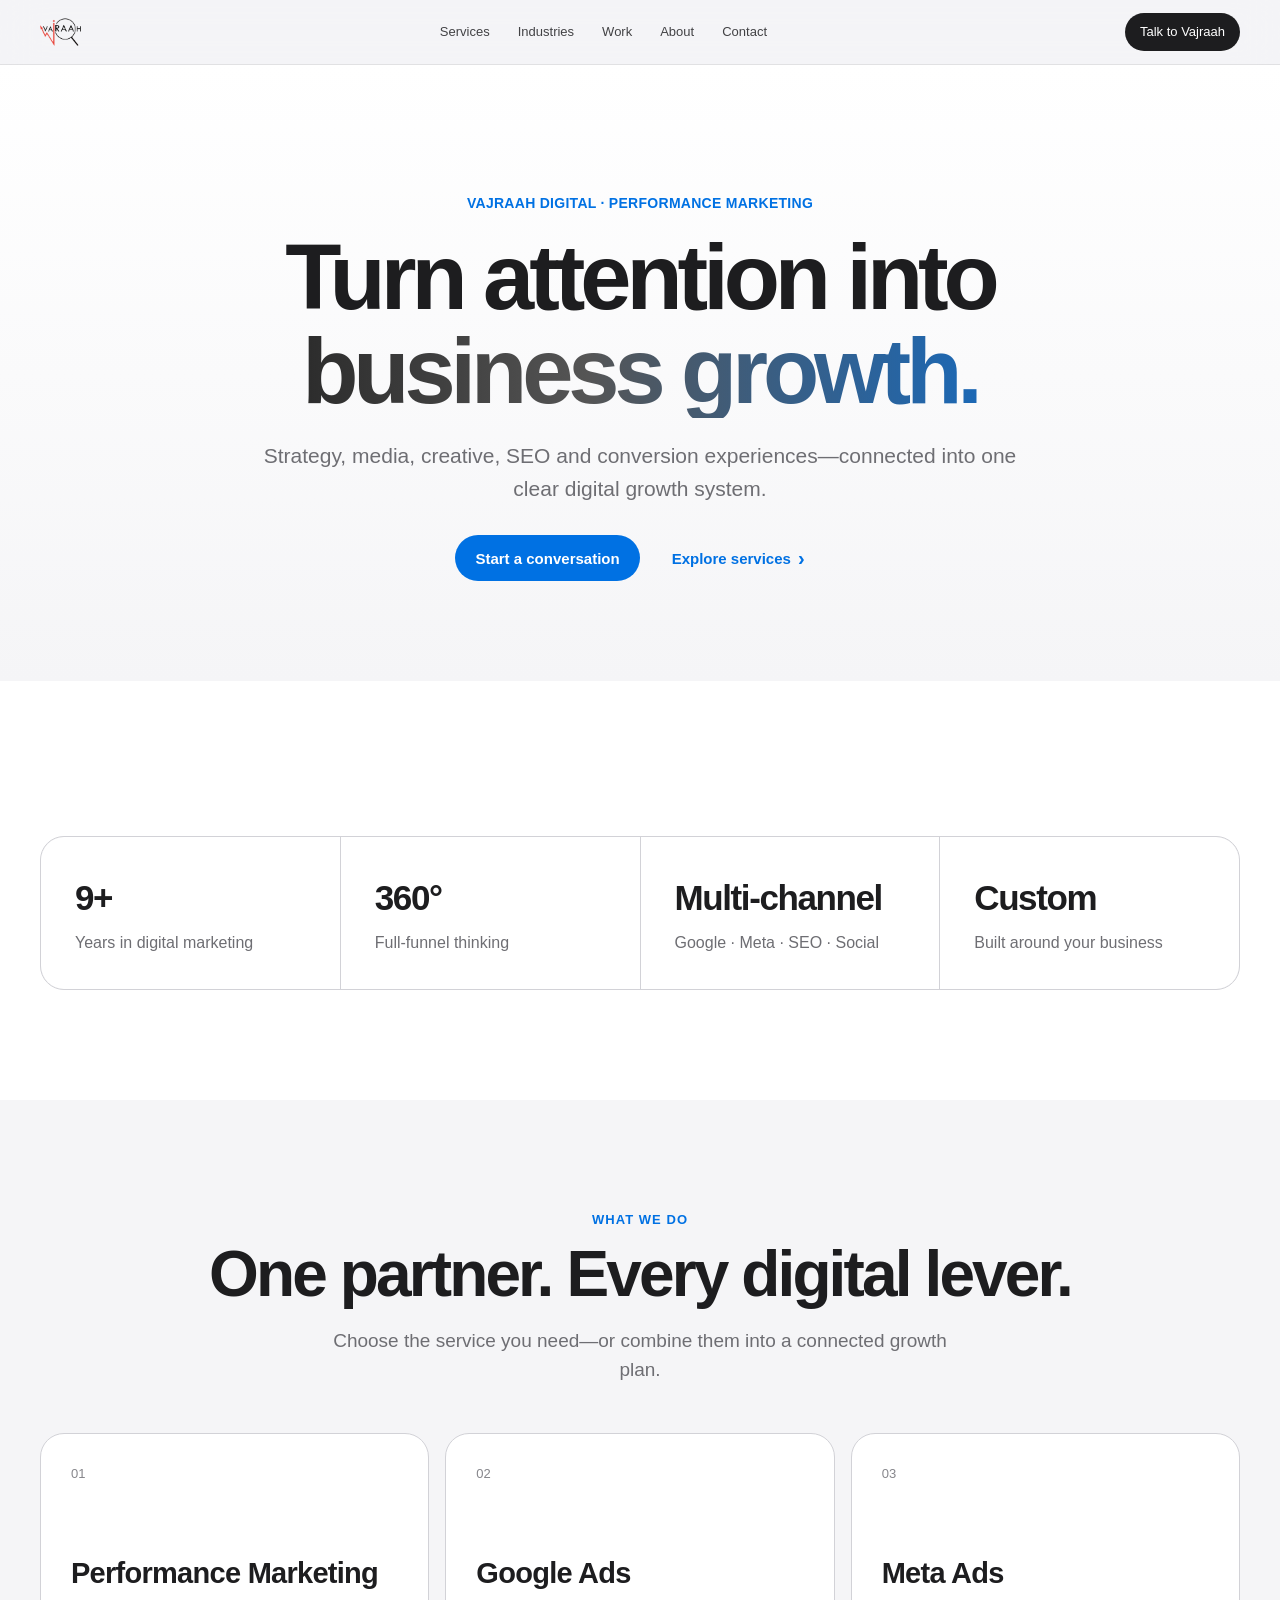
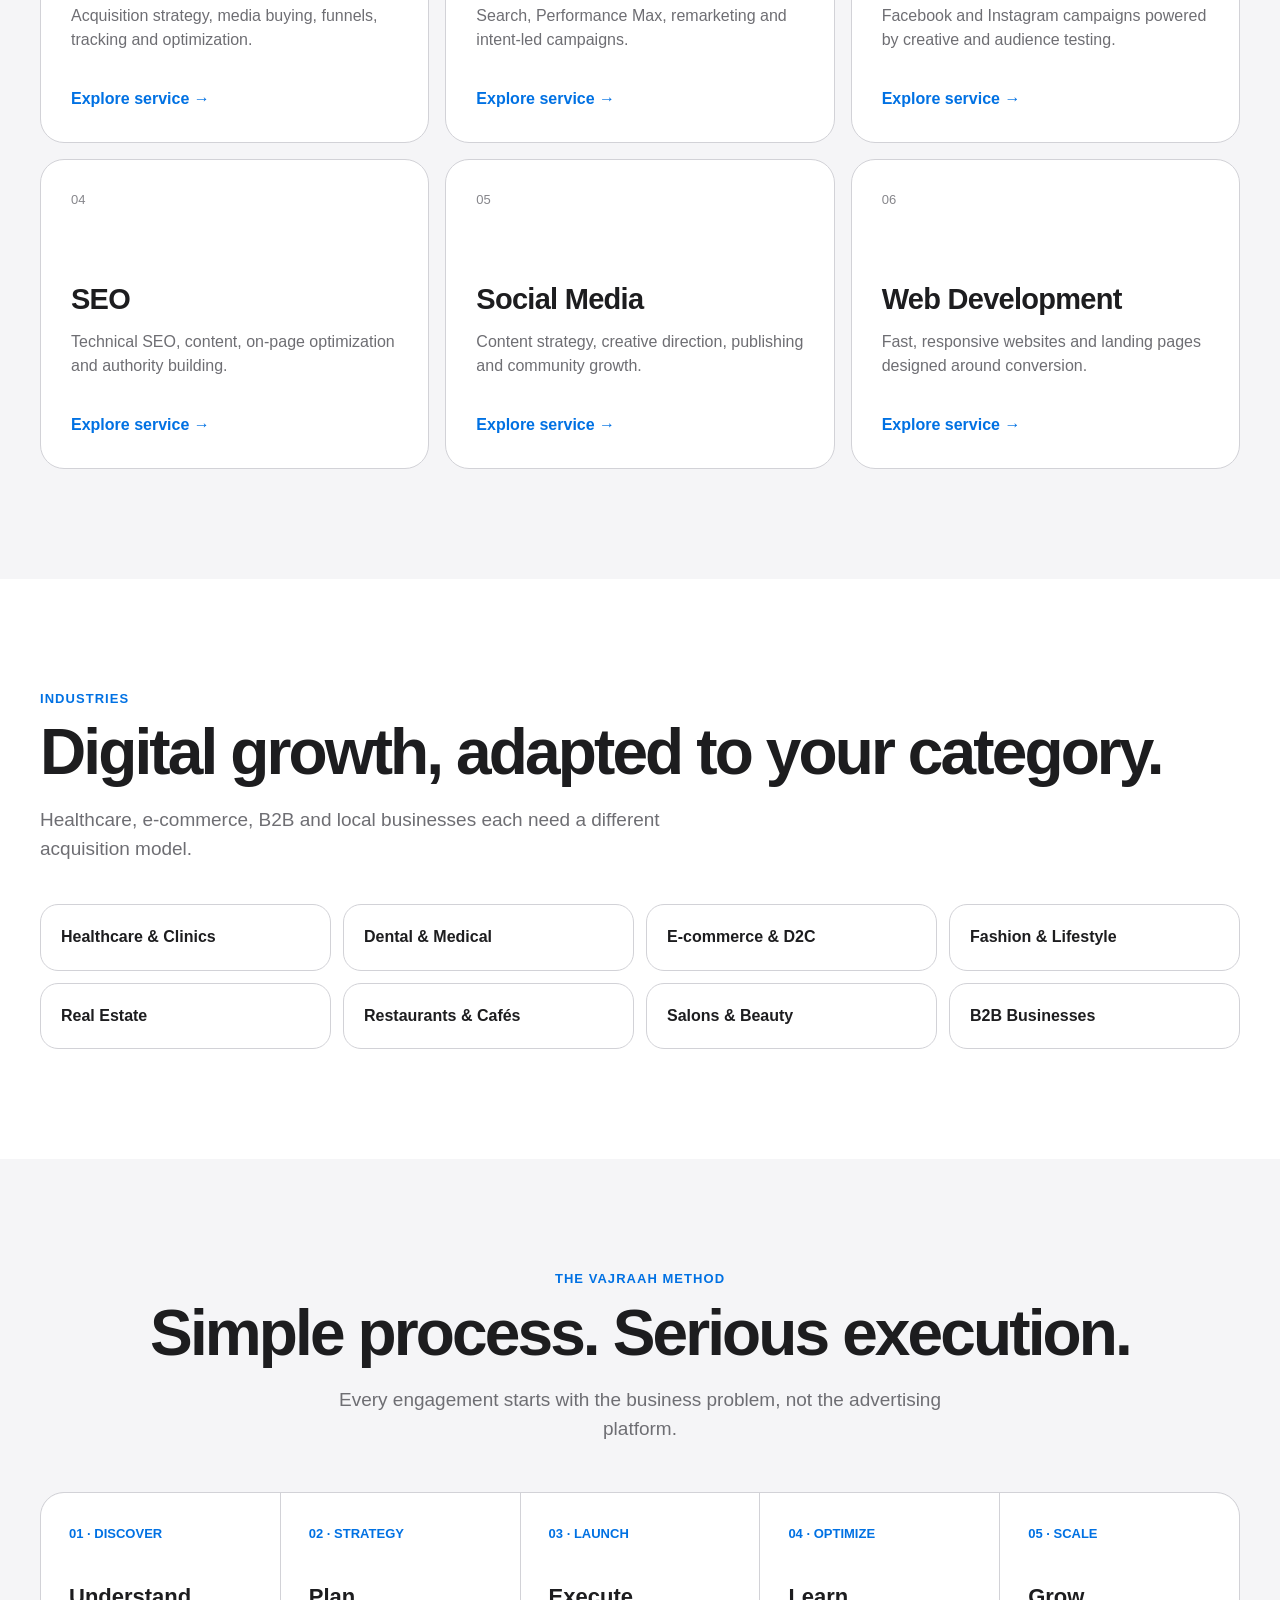
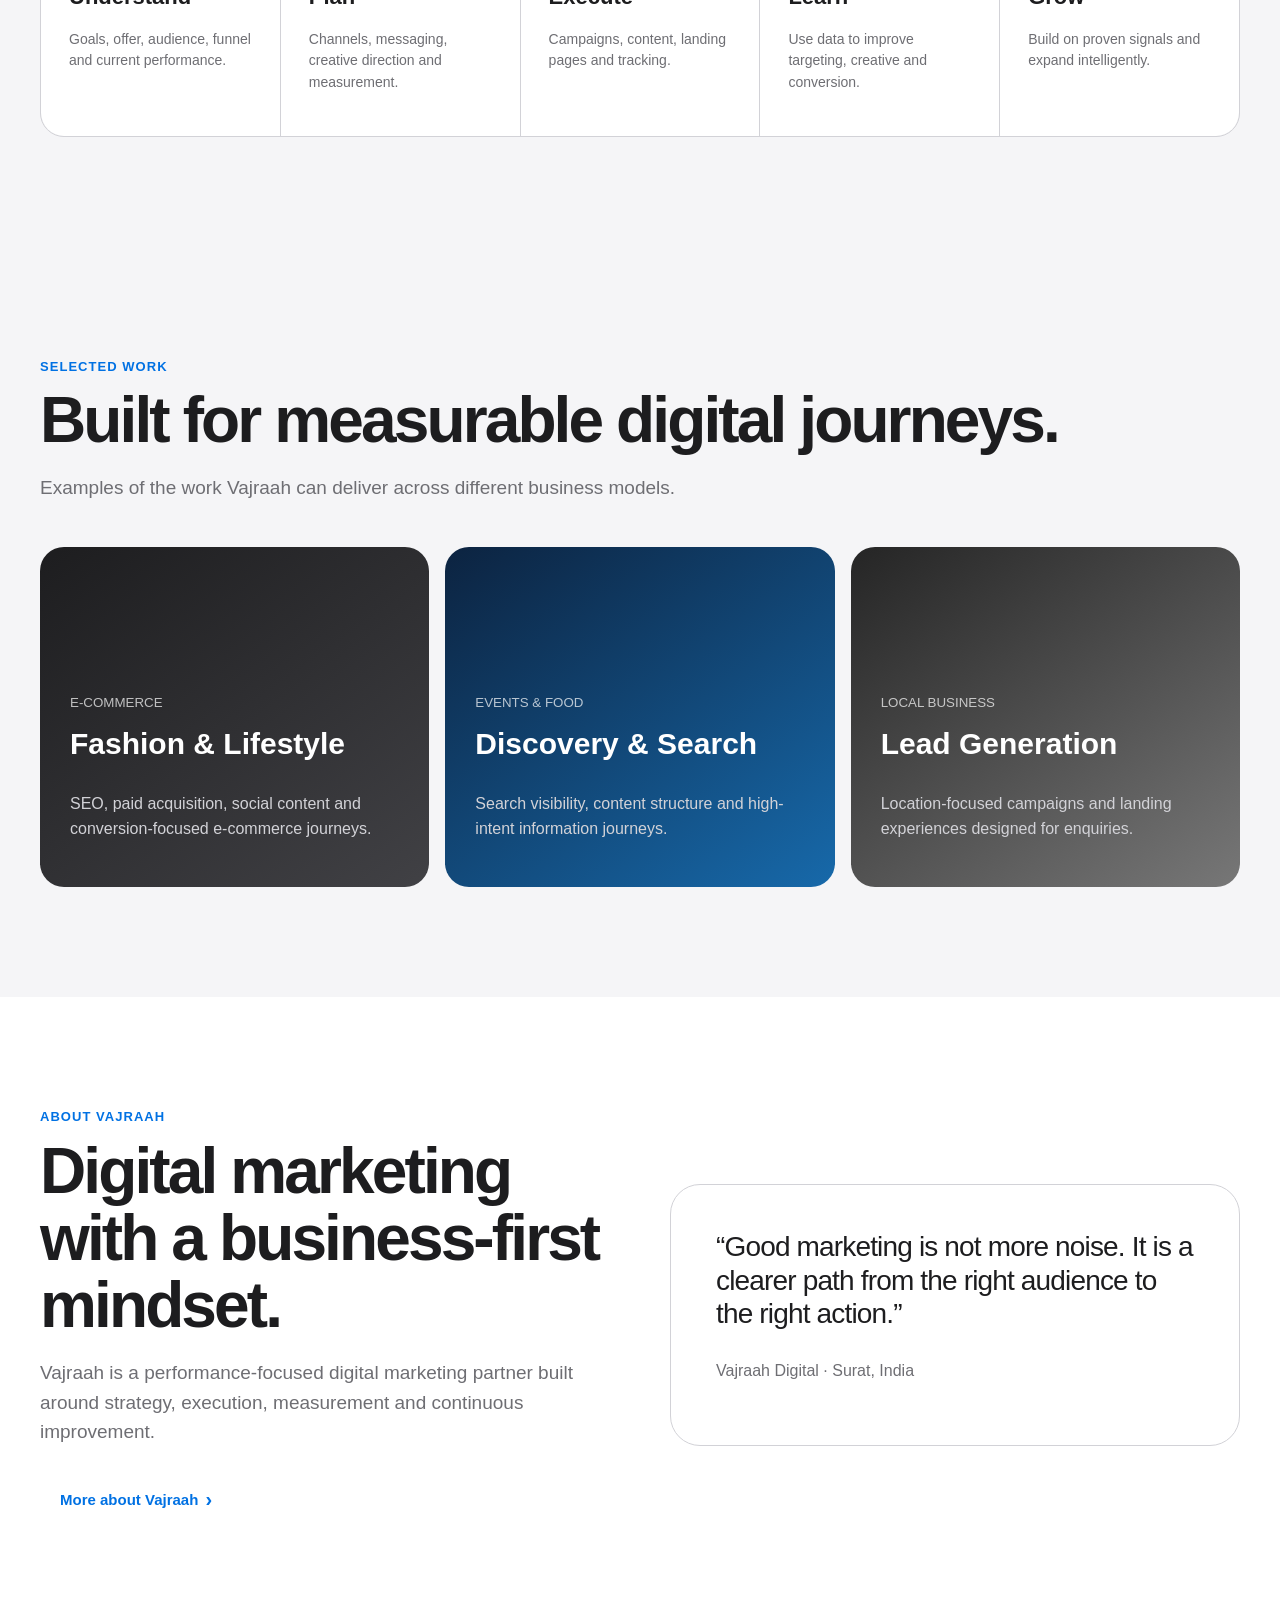
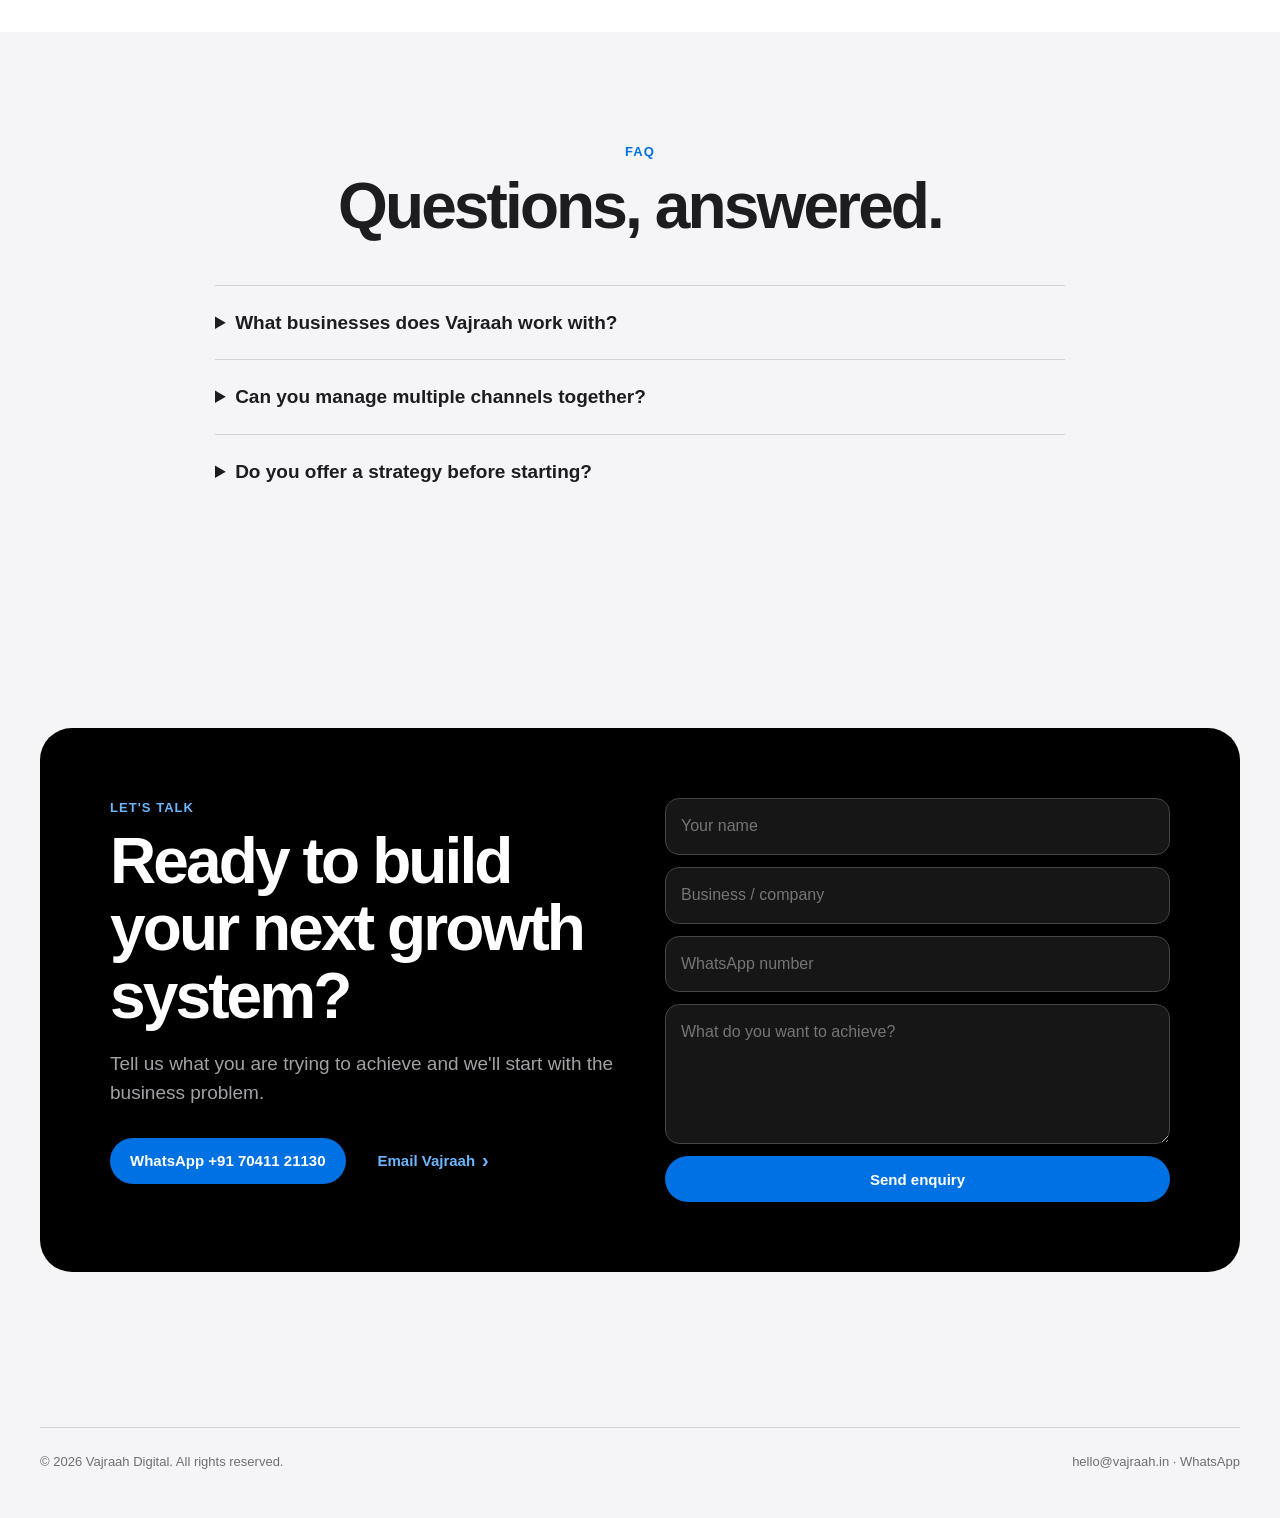
==== index.html @ 8f0102f1 "Rebuild Vajraah homepage with premium Apple-inspired design and service pages" ====
<!doctype html>
<html lang="en">
<head>
<meta charset="utf-8"><meta name="viewport" content="width=device-width,initial-scale=1">
<title>Vajraah Digital — Performance Marketing & Digital Growth</title>
<meta name="description" content="Vajraah Digital is a performance marketing agency offering Google Ads, Meta Ads, SEO, social media, websites and growth strategy for ambitious businesses.">
<link rel="canonical" href="https://vajraah.in/"><meta name="theme-color" content="#f5f5f7">
<link rel="stylesheet" href="styles.css"><script defer src="script.js"></script>
<script type="application/ld+json">{"@context":"https://schema.org","@type":"ProfessionalService","name":"Vajraah Digital","url":"https://vajraah.in/","telephone":"+91-7041121130","areaServed":"India","serviceType":["Performance Marketing","Google Ads","Meta Ads","SEO","Social Media Marketing","Website Development"]}</script>
</head>
<body>
<header class="nav"><div class="wrap navin"><a class="brand" href="/"><img src="vajraah-logo.webp" alt="Vajraah Digital"></a><nav class="links"><a href="#services">Services</a><a href="#industries">Industries</a><a href="#work">Work</a><a href="#about">About</a><a href="#contact">Contact</a></nav><a class="navcta" href="https://wa.me/917041121130">Talk to Vajraah</a><a class="mobile-cta secondary" href="https://wa.me/917041121130">WhatsApp</a></div></header>
<main>
<section class="hero"><div class="wrap reveal"><div class="eyebrow">VAJRAAH DIGITAL · PERFORMANCE MARKETING</div><h1>Turn attention into <span>business growth.</span></h1><p>Strategy, media, creative, SEO and conversion experiences—connected into one clear digital growth system.</p><div class="actions"><a class="btn primary" href="https://wa.me/917041121130">Start a conversation</a><a class="btn secondary" href="#services">Explore services</a></div></div></section>
<section class="section alt"><div class="wrap"><div class="metrics reveal"><div class="metric"><strong>9+</strong><span>Years in digital marketing</span></div><div class="metric"><strong>360°</strong><span>Full-funnel thinking</span></div><div class="metric"><strong>Multi-channel</strong><span>Google · Meta · SEO · Social</span></div><div class="metric"><strong>Custom</strong><span>Built around your business</span></div></div></div></section>
<section class="section" id="services"><div class="wrap"><div class="center reveal"><div class="kicker">WHAT WE DO</div><h2>One partner. Every digital lever.</h2><p class="lead">Choose the service you need—or combine them into a connected growth plan.</p></div><div class="service-grid">
<a class="service reveal" href="services/performance-marketing.html"><span class="service-num">01</span><div><h3>Performance Marketing</h3><p>Acquisition strategy, media buying, funnels, tracking and optimization.</p></div><span class="arrow">Explore service →</span></a>
<a class="service reveal" href="services/google-ads.html"><span class="service-num">02</span><div><h3>Google Ads</h3><p>Search, Performance Max, remarketing and intent-led campaigns.</p></div><span class="arrow">Explore service →</span></a>
<a class="service reveal" href="services/meta-ads.html"><span class="service-num">03</span><div><h3>Meta Ads</h3><p>Facebook and Instagram campaigns powered by creative and audience testing.</p></div><span class="arrow">Explore service →</span></a>
<a class="service reveal" href="services/seo.html"><span class="service-num">04</span><div><h3>SEO</h3><p>Technical SEO, content, on-page optimization and authority building.</p></div><span class="arrow">Explore service →</span></a>
<a class="service reveal" href="services/social-media.html"><span class="service-num">05</span><div><h3>Social Media</h3><p>Content strategy, creative direction, publishing and community growth.</p></div><span class="arrow">Explore service →</span></a>
<a class="service reveal" href="services/web-development.html"><span class="service-num">06</span><div><h3>Web Development</h3><p>Fast, responsive websites and landing pages designed around conversion.</p></div><span class="arrow">Explore service →</span></a>
</div></div></section>
<section class="section alt" id="industries"><div class="wrap"><div class="reveal"><div class="kicker">INDUSTRIES</div><h2>Digital growth, adapted to your category.</h2><p class="lead">Healthcare, e-commerce, B2B and local businesses each need a different acquisition model.</p></div><div class="pill-grid"><div class="pill reveal">Healthcare & Clinics</div><div class="pill reveal">Dental & Medical</div><div class="pill reveal">E-commerce & D2C</div><div class="pill reveal">Fashion & Lifestyle</div><div class="pill reveal">Real Estate</div><div class="pill reveal">Restaurants & Cafés</div><div class="pill reveal">Salons & Beauty</div><div class="pill reveal">B2B Businesses</div></div></div></section>
<section class="section"><div class="wrap"><div class="center reveal"><div class="kicker">THE VAJRAAH METHOD</div><h2>Simple process. Serious execution.</h2><p class="lead">Every engagement starts with the business problem, not the advertising platform.</p></div><div class="process"><div class="step reveal"><b>01 · DISCOVER</b><h3>Understand</h3><p>Goals, offer, audience, funnel and current performance.</p></div><div class="step reveal"><b>02 · STRATEGY</b><h3>Plan</h3><p>Channels, messaging, creative direction and measurement.</p></div><div class="step reveal"><b>03 · LAUNCH</b><h3>Execute</h3><p>Campaigns, content, landing pages and tracking.</p></div><div class="step reveal"><b>04 · OPTIMIZE</b><h3>Learn</h3><p>Use data to improve targeting, creative and conversion.</p></div><div class="step reveal"><b>05 · SCALE</b><h3>Grow</h3><p>Build on proven signals and expand intelligently.</p></div></div></div></section>
<section class="section" id="work"><div class="wrap"><div class="reveal"><div class="kicker">SELECTED WORK</div><h2>Built for measurable digital journeys.</h2><p class="lead">Examples of the work Vajraah can deliver across different business models.</p></div><div class="work-grid"><article class="work reveal"><small>E-COMMERCE</small><h3>Fashion & Lifestyle</h3><p>SEO, paid acquisition, social content and conversion-focused e-commerce journeys.</p></article><article class="work reveal"><small>EVENTS & FOOD</small><h3>Discovery & Search</h3><p>Search visibility, content structure and high-intent information journeys.</p></article><article class="work reveal"><small>LOCAL BUSINESS</small><h3>Lead Generation</h3><p>Location-focused campaigns and landing experiences designed for enquiries.</p></article></div></div></section>
<section class="section alt" id="about"><div class="wrap about"><div class="reveal"><div class="kicker">ABOUT VAJRAAH</div><h2>Digital marketing with a business-first mindset.</h2><p class="lead">Vajraah is a performance-focused digital marketing partner built around strategy, execution, measurement and continuous improvement.</p><div class="actions" style="justify-content:flex-start"><a class="btn secondary" href="about.html">More about Vajraah</a></div></div><div class="about-card reveal"><div class="quote">“Good marketing is not more noise. It is a clearer path from the right audience to the right action.”</div><p style="color:var(--muted);margin-top:28px">Vajraah Digital · Surat, India</p></div></div></section>
<section class="section"><div class="wrap"><div class="center reveal"><div class="kicker">FAQ</div><h2>Questions, answered.</h2></div><div class="faq reveal"><details><summary>What businesses does Vajraah work with?</summary><p>We work across healthcare, e-commerce, B2B, fashion, real estate, hospitality, beauty and other service-led businesses.</p></details><details><summary>Can you manage multiple channels together?</summary><p>Yes. We can combine Google Ads, Meta Ads, SEO, social media, websites and conversion work around one business objective.</p></details><details><summary>Do you offer a strategy before starting?</summary><p>Yes. We begin by understanding your business, audience, offer, current funnel and goals before recommending execution.</p></details></div></div></section>
<section class="section" id="contact"><div class="wrap contact reveal"><div><div class="kicker" style="color:#6cb6ff">LET'S TALK</div><h2>Ready to build your next growth system?</h2><p class="lead">Tell us what you are trying to achieve and we'll start with the business problem.</p><div class="actions" style="justify-content:flex-start"><a class="btn primary" href="https://wa.me/917041121130">WhatsApp +91 70411 21130</a><a class="btn secondary" style="color:#6cb6ff" href="mailto:hello@vajraah.in">Email Vajraah</a></div></div><form action="https://formsubmit.co/YOUR_EMAIL@example.com" method="POST"><input name="name" placeholder="Your name" required><input name="business" placeholder="Business / company" required><input name="phone" placeholder="WhatsApp number" required><textarea name="message" placeholder="What do you want to achieve?" required></textarea><input type="hidden" name="_subject" value="New enquiry from Vajraah.in"><input type="hidden" name="_captcha" value="false"><button class="btn primary" type="submit" style="border:0;cursor:pointer">Send enquiry</button></form></div></section>
</main>
<footer class="footer"><div class="wrap footerin"><div>© <span data-year></span> Vajraah Digital. All rights reserved.</div><div><a href="mailto:hello@vajraah.in">hello@vajraah.in</a> · <a href="https://wa.me/917041121130">WhatsApp</a></div></div></footer>
</body></html>
---- styles.css ----
:root{--bg:#f5f5f7;--surface:#fff;--ink:#1d1d1f;--muted:#6e6e73;--line:#d2d2d7;--blue:#0071e3;--blue2:#147ce5;--black:#000;--max:1200px;--radius:24px}
*{box-sizing:border-box}html{scroll-behavior:smooth}body{margin:0;background:var(--bg);color:var(--ink);font-family:-apple-system,BlinkMacSystemFont,"SF Pro Display","SF Pro Text","Segoe UI",Arial,sans-serif;-webkit-font-smoothing:antialiased;line-height:1.55}a{color:inherit;text-decoration:none}img{max-width:100%}.wrap{width:min(var(--max),calc(100% - 44px));margin:auto}.nav{position:sticky;top:0;z-index:50;background:rgba(245,245,247,.82);backdrop-filter:saturate(180%) blur(20px);border-bottom:1px solid rgba(0,0,0,.08)}.navin{height:64px;display:flex;align-items:center;justify-content:space-between}.brand img{height:31px;width:auto;display:block}.links{display:flex;align-items:center;gap:28px;font-size:13px;color:#424245}.links a:hover{color:var(--blue)}.navcta{background:var(--ink);color:#fff;padding:9px 15px;border-radius:980px;font-size:13px}.menu{display:none;border:0;background:none;font-size:25px}.hero{padding:128px 0 100px;text-align:center;background:linear-gradient(180deg,#fff 0%,#f5f5f7 100%);overflow:hidden}.eyebrow{font-size:14px;font-weight:600;color:var(--blue);letter-spacing:.02em}.hero h1{font-size:clamp(52px,8vw,92px);line-height:1.02;letter-spacing:-.055em;margin:16px auto 22px;max-width:1050px}.hero h1 span{display:block;background:linear-gradient(90deg,#111 0%,#555 45%,#0071e3 100%);-webkit-background-clip:text;background-clip:text;color:transparent}.hero p{font-size:21px;color:var(--muted);max-width:760px;margin:auto}.actions{display:flex;gap:12px;justify-content:center;flex-wrap:wrap;margin-top:30px}.btn{display:inline-flex;align-items:center;justify-content:center;min-height:46px;padding:0 20px;border-radius:980px;font-weight:600;font-size:15px;transition:transform .25s ease,background .25s ease}.btn:hover{transform:translateY(-2px)}.primary{background:var(--blue);color:#fff}.primary:hover{background:var(--blue2)}.secondary{color:var(--blue);background:transparent}.secondary:after{content:"›";margin-left:7px;font-size:20px}.section{padding:110px 0}.section.alt{background:#fff}.kicker{font-size:13px;font-weight:700;color:var(--blue);text-transform:uppercase;letter-spacing:.08em}.section h2{font-size:clamp(38px,5vw,64px);line-height:1.05;letter-spacing:-.045em;margin:10px 0 18px}.lead{color:var(--muted);font-size:19px;max-width:650px}.center{text-align:center}.center .lead{margin:auto}.service-grid{display:grid;grid-template-columns:repeat(3,1fr);gap:16px;margin-top:48px}.service{position:relative;display:flex;flex-direction:column;justify-content:space-between;min-height:310px;padding:30px;background:#fff;border:1px solid var(--line);border-radius:var(--radius);overflow:hidden;transition:transform .45s cubic-bezier(.2,.7,.2,1),box-shadow .45s}.service:before{content:"";position:absolute;inset:auto -20% -45% -20%;height:60%;background:radial-gradient(circle,#dcecff 0,transparent 65%);opacity:0;transition:.45s}.service:hover{transform:translateY(-8px);box-shadow:0 22px 60px rgba(0,0,0,.09)}.service:hover:before{opacity:1}.service>*{position:relative}.service-num{font-size:13px;color:#86868b}.service h3{font-size:29px;letter-spacing:-.025em;margin:55px 0 8px}.service p{color:var(--muted);margin:0}.arrow{margin-top:22px;color:var(--blue);font-weight:600}.pill-grid{display:grid;grid-template-columns:repeat(4,1fr);gap:12px;margin-top:40px}.pill{background:#fff;border:1px solid var(--line);padding:20px;border-radius:18px;font-weight:600}.metrics{display:grid;grid-template-columns:repeat(4,1fr);gap:1px;background:var(--line);border:1px solid var(--line);border-radius:24px;overflow:hidden;margin-top:45px}.metric{background:#fff;padding:34px}.metric strong{font-size:35px;letter-spacing:-.04em}.metric span{display:block;color:var(--muted);margin-top:5px}.process{display:grid;grid-template-columns:repeat(5,1fr);gap:1px;background:var(--line);border:1px solid var(--line);border-radius:24px;overflow:hidden;margin-top:48px}.step{background:#fff;padding:28px;min-height:220px}.step b{font-size:13px;color:var(--blue)}.step h3{font-size:22px;margin:35px 0 7px}.step p{color:var(--muted);font-size:14px}.work-grid{display:grid;grid-template-columns:repeat(3,1fr);gap:16px;margin-top:45px}.work{min-height:340px;padding:30px;border-radius:24px;background:linear-gradient(145deg,#1d1d1f,#414145);color:#fff;display:flex;flex-direction:column;justify-content:end;position:relative;overflow:hidden}.work:nth-child(2){background:linear-gradient(145deg,#0c2340,#1769aa)}.work:nth-child(3){background:linear-gradient(145deg,#252525,#777)}.work small{opacity:.7}.work h3{font-size:30px;margin:8px 0}.work p{color:#d2d2d7}.about{display:grid;grid-template-columns:1fr 1fr;gap:60px;align-items:center}.about-card{background:#fff;border:1px solid var(--line);border-radius:30px;padding:45px}.quote{font-size:28px;line-height:1.2;letter-spacing:-.03em}.faq{max-width:850px;margin:45px auto 0}.faq details{border-top:1px solid var(--line);padding:22px 0}.faq summary{cursor:pointer;font-size:19px;font-weight:600}.faq p{color:var(--muted);max-width:700px}.contact{background:#000;color:#fff;border-radius:32px;padding:70px;display:grid;grid-template-columns:1fr 1fr;gap:50px}.contact .lead{color:#a1a1a6}.contact form{display:grid;gap:12px}.contact input,.contact textarea{width:100%;border:1px solid #444;background:#161617;color:#fff;border-radius:14px;padding:15px;font:inherit}.contact textarea{min-height:140px;resize:vertical}.footer{padding:45px 0;color:#6e6e73;font-size:13px}.footerin{display:flex;justify-content:space-between;gap:20px;flex-wrap:wrap;border-top:1px solid var(--line);padding-top:24px}.reveal{opacity:0;transform:translateY(28px);transition:opacity .8s ease,transform .8s ease}.reveal.visible{opacity:1;transform:none}.service-hero{padding:115px 0 80px;background:#fff}.service-hero h1{font-size:clamp(48px,7vw,82px);line-height:1;letter-spacing:-.055em;max-width:950px;margin:12px 0 22px}.service-hero p{font-size:20px;color:var(--muted);max-width:720px}.service-layout{display:grid;grid-template-columns:1.25fr .75fr;gap:25px;align-items:start}.feature-card{background:#fff;border:1px solid var(--line);border-radius:26px;padding:30px}.feature-card h3{font-size:25px;margin-top:0}.feature-card ul{padding-left:20px;color:var(--muted)}.sticky-card{position:sticky;top:90px}.cta-box{background:#000;color:#fff;border-radius:28px;padding:35px}.cta-box p{color:#a1a1a6}.mobile-cta{display:none}
@media(max-width:950px){.service-grid,.work-grid{grid-template-columns:1fr 1fr}.pill-grid,.metrics{grid-template-columns:1fr 1fr}.process{grid-template-columns:1fr 1fr}.about,.contact,.service-layout{grid-template-columns:1fr}.sticky-card{position:static}.contact{padding:45px}.links{gap:16px}}
@media(max-width:650px){.wrap{width:min(var(--max),calc(100% - 30px))}.links,.navcta{display:none}.mobile-cta{display:inline-flex}.menu{display:block}.hero{padding:90px 0 70px}.hero p{font-size:18px}.section{padding:78px 0}.service-grid,.work-grid,.pill-grid,.metrics,.process{grid-template-columns:1fr}.about-card{padding:28px}.contact{padding:30px}.service-hero{padding:85px 0 60px}}
@media(prefers-reduced-motion:reduce){html{scroll-behavior:auto}.reveal{opacity:1;transform:none;transition:none}.service,.btn{transition:none}}
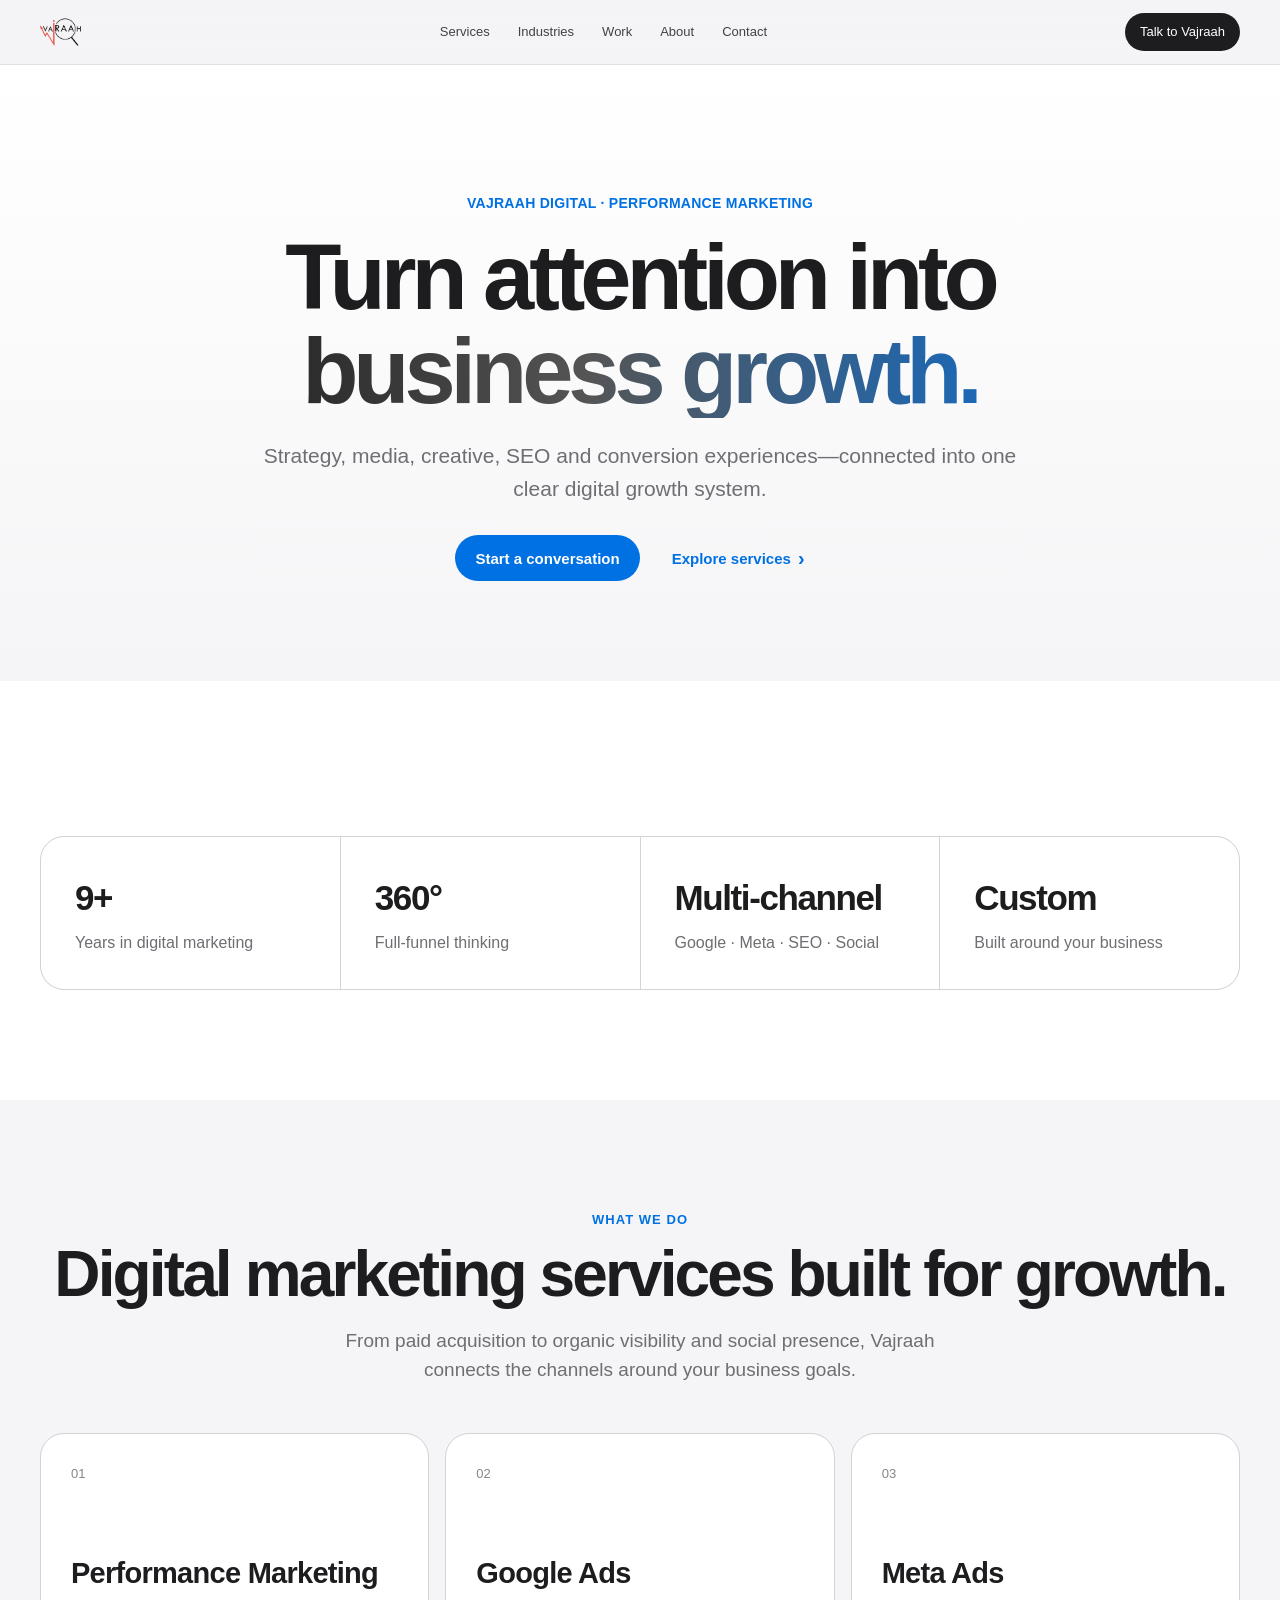
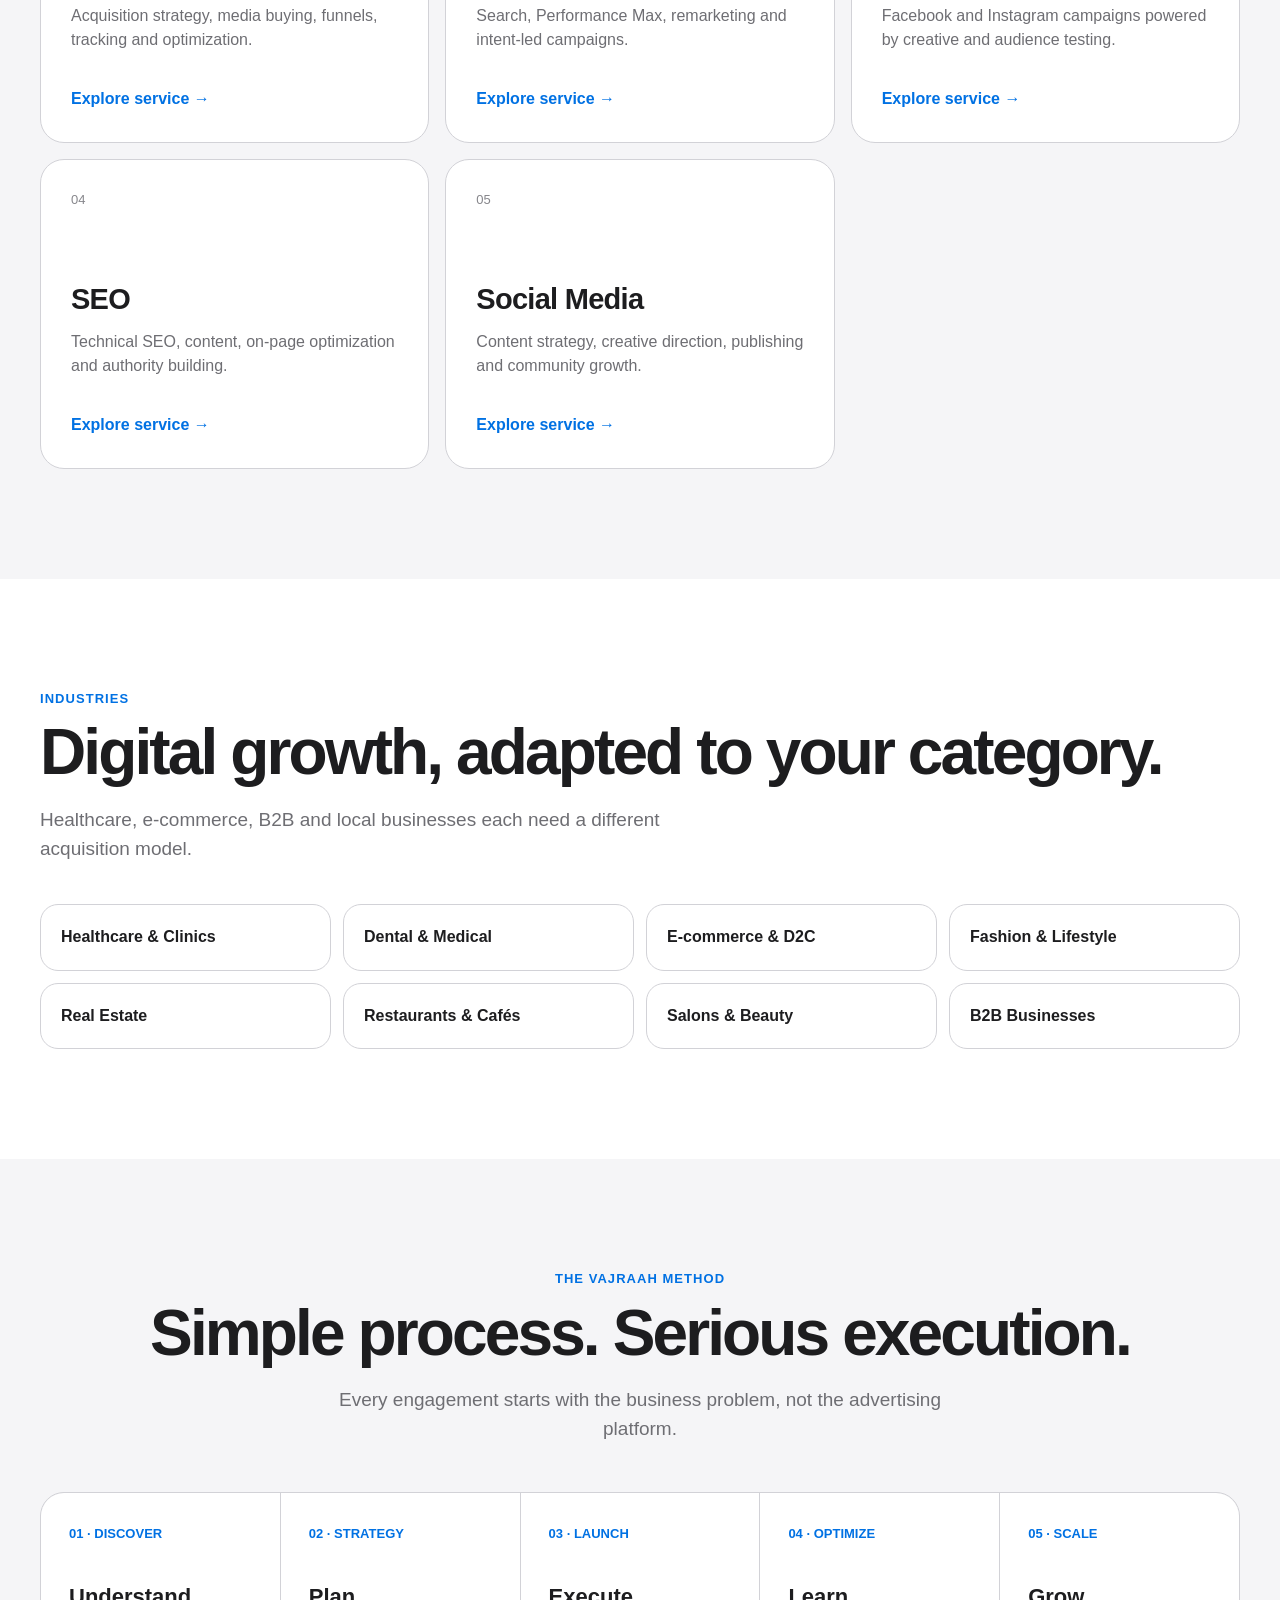
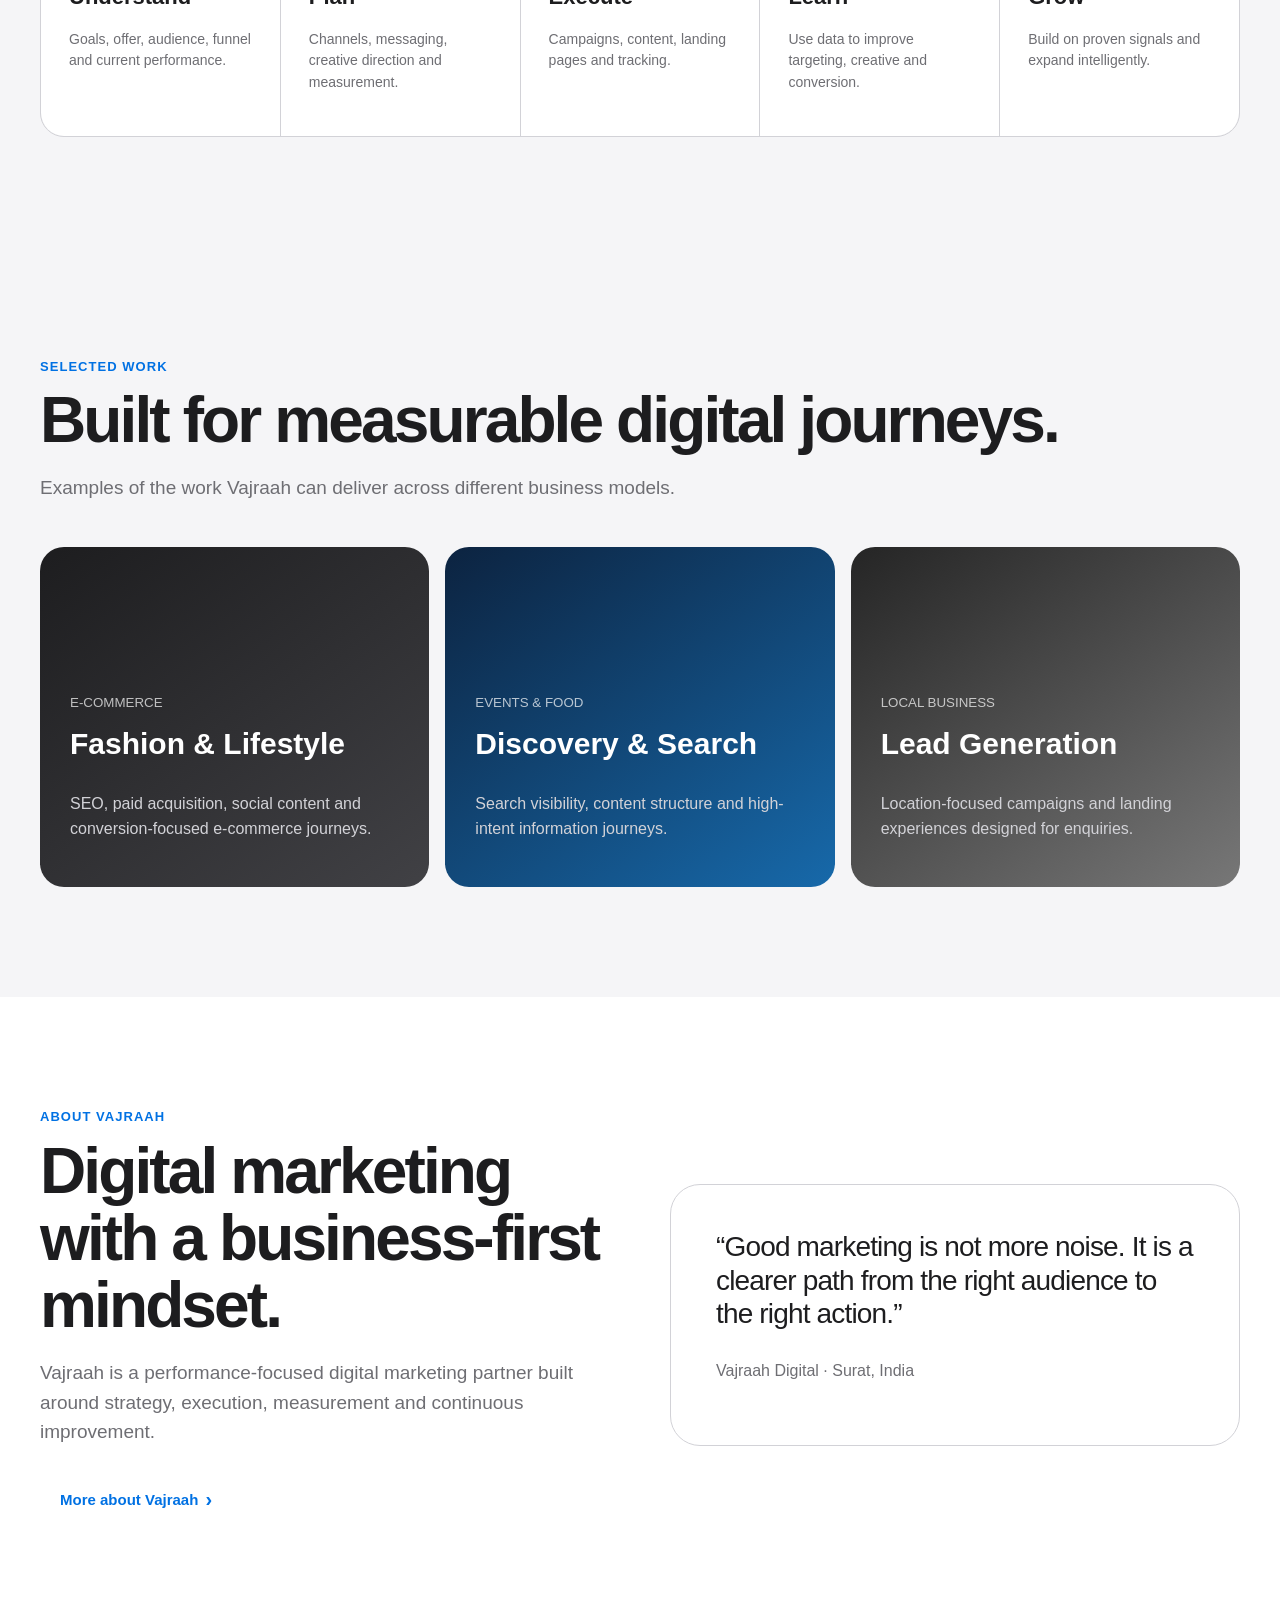
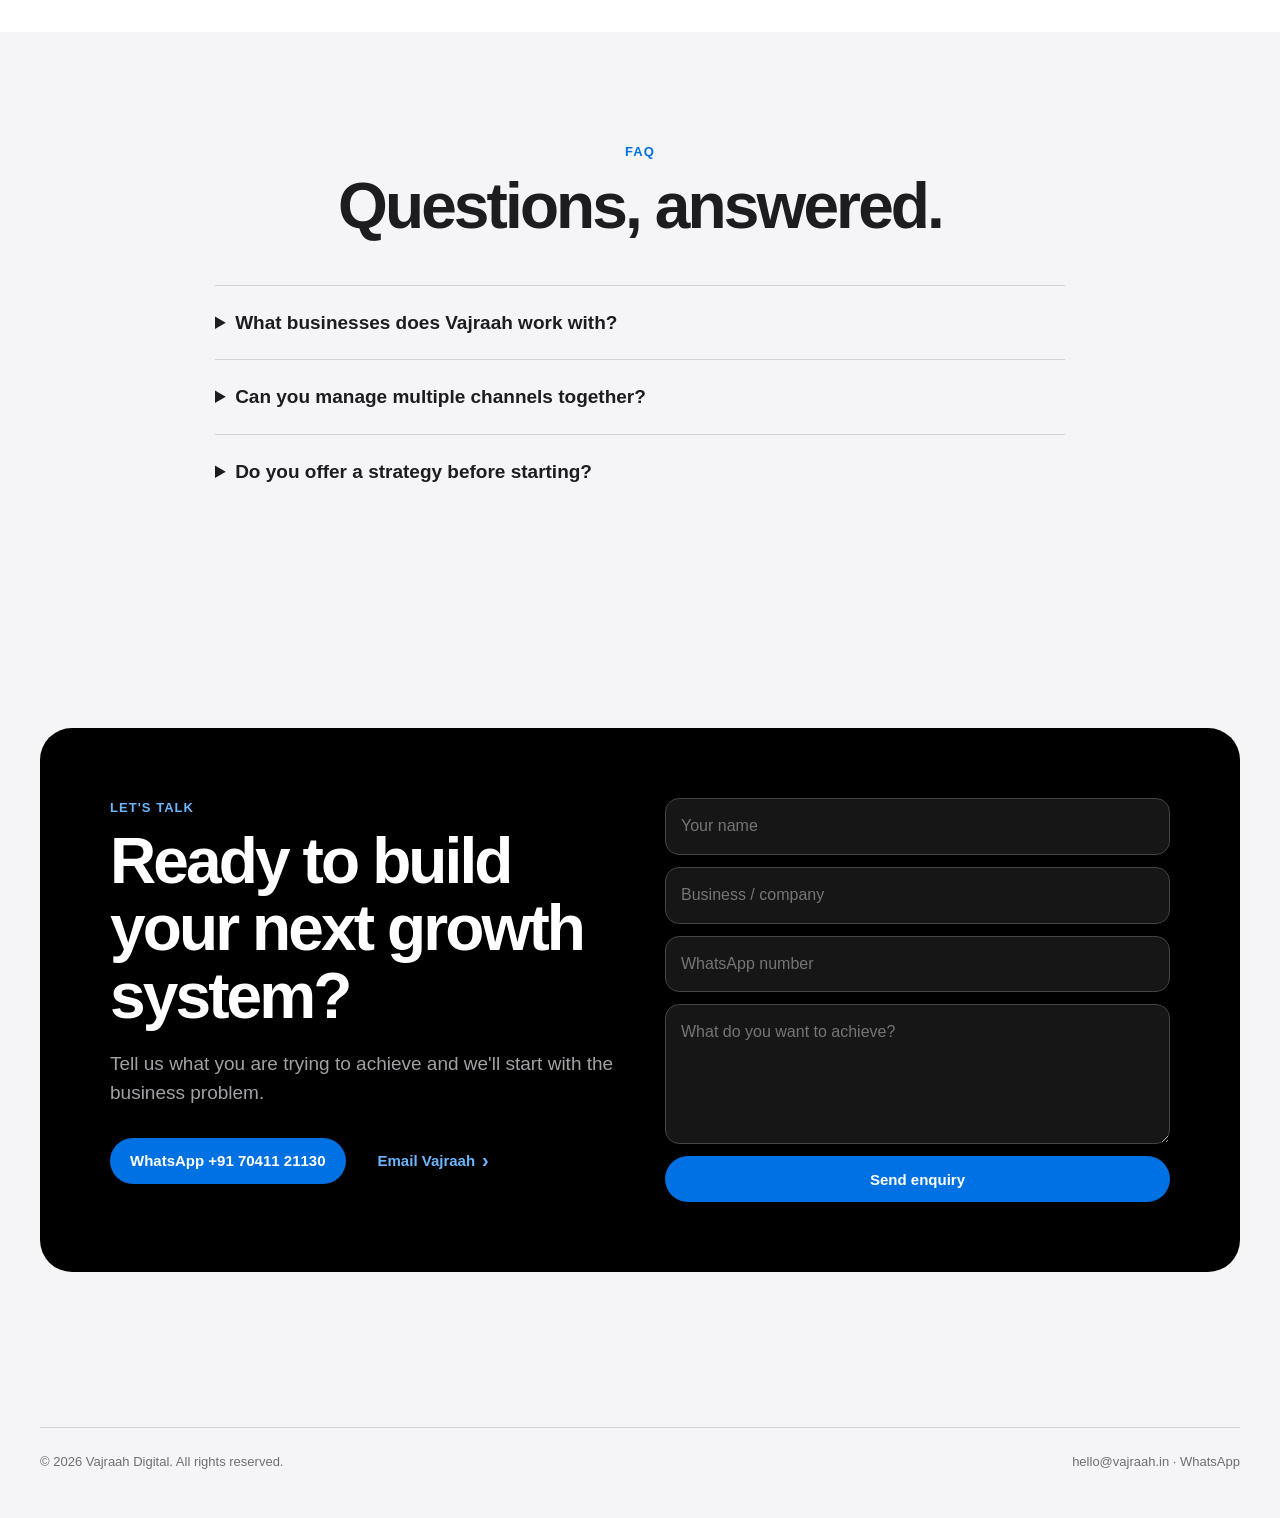
==== commit 9ae32e29: "Refine primary service offering for SEO and positioning" ====
--- a/index.html
+++ b/index.html
@@ -2,24 +2,31 @@
 <html lang="en">
 <head>
 <meta charset="utf-8"><meta name="viewport" content="width=device-width,initial-scale=1">
-<title>Vajraah Digital — Performance Marketing & Digital Growth</title>
-<meta name="description" content="Vajraah Digital is a performance marketing agency offering Google Ads, Meta Ads, SEO, social media, websites and growth strategy for ambitious businesses.">
-<link rel="canonical" href="https://vajraah.in/"><meta name="theme-color" content="#f5f5f7">
-<link rel="stylesheet" href="styles.css"><script defer src="script.js"></script>
-<script type="application/ld+json">{"@context":"https://schema.org","@type":"ProfessionalService","name":"Vajraah Digital","url":"https://vajraah.in/","telephone":"+91-7041121130","areaServed":"India","serviceType":["Performance Marketing","Google Ads","Meta Ads","SEO","Social Media Marketing","Website Development"]}</script>
+<title>Digital Marketing Agency in Surat | Vajraah Digital</title>
+<meta name="description" content="Vajraah Digital is a digital marketing agency in Surat, Gujarat offering Google Ads, Meta Ads, performance marketing, SEO and social media management for growth-focused businesses.">
+<link rel="canonical" href="https://vajraah.in/"><meta name="theme-color" content="#f5f5f7"><meta name="robots" content="index, follow, max-image-preview:large"><meta name="author" content="Vajraah Digital"><meta name="keywords" content="digital marketing agency in Surat, digital marketing company Surat, performance marketing agency Surat, Google Ads agency Surat, Meta Ads agency Surat, SEO agency Surat, social media management Surat">
+<link rel="stylesheet" href="styles.css"><meta property="og:type" content="website"><meta property="og:title" content="Vajraah Digital | Digital Marketing Agency in Surat"><meta property="og:description" content="Google Ads, Meta Ads, performance marketing, SEO and social media management for growth-focused businesses."><meta property="og:url" content="https://vajraah.in/"><meta property="og:image" content="https://vajraah.in/vajraah-logo.webp"><meta name="twitter:card" content="summary_large_image"><script defer src="script.js"></script>
+<script type="application/ld+json">{"@context":"https://schema.org","@type":"ProfessionalService","name":"Vajraah Digital","url":"https://vajraah.in/","telephone":"+91-7041121130","areaServed":"India","serviceType":["Performance Marketing","Google Ads","Meta Ads","SEO","Social Media Management","Website Development"],"address":{"@type":"PostalAddress","addressLocality":"Surat","addressRegion":"Gujarat","addressCountry":"IN"}}</script>
+<script async src="https://www.googletagmanager.com/gtag/js?id=G-N3TERRL4EP"></script>
+<script>
+window.dataLayer = window.dataLayer || [];
+function gtag(){dataLayer.push(arguments);}
+gtag('js', new Date());
+gtag('config', 'G-N3TERRL4EP');
+</script>
 </head>
 <body>
 <header class="nav"><div class="wrap navin"><a class="brand" href="/"><img src="vajraah-logo.webp" alt="Vajraah Digital"></a><nav class="links"><a href="#services">Services</a><a href="#industries">Industries</a><a href="#work">Work</a><a href="#about">About</a><a href="#contact">Contact</a></nav><a class="navcta" href="https://wa.me/917041121130">Talk to Vajraah</a><a class="mobile-cta secondary" href="https://wa.me/917041121130">WhatsApp</a></div></header>
 <main>
 <section class="hero"><div class="wrap reveal"><div class="eyebrow">VAJRAAH DIGITAL · PERFORMANCE MARKETING</div><h1>Turn attention into <span>business growth.</span></h1><p>Strategy, media, creative, SEO and conversion experiences—connected into one clear digital growth system.</p><div class="actions"><a class="btn primary" href="https://wa.me/917041121130">Start a conversation</a><a class="btn secondary" href="#services">Explore services</a></div></div></section>
 <section class="section alt"><div class="wrap"><div class="metrics reveal"><div class="metric"><strong>9+</strong><span>Years in digital marketing</span></div><div class="metric"><strong>360°</strong><span>Full-funnel thinking</span></div><div class="metric"><strong>Multi-channel</strong><span>Google · Meta · SEO · Social</span></div><div class="metric"><strong>Custom</strong><span>Built around your business</span></div></div></div></section>
-<section class="section" id="services"><div class="wrap"><div class="center reveal"><div class="kicker">WHAT WE DO</div><h2>One partner. Every digital lever.</h2><p class="lead">Choose the service you need—or combine them into a connected growth plan.</p></div><div class="service-grid">
+<section class="section" id="services"><div class="wrap"><div class="center reveal"><div class="kicker">WHAT WE DO</div><h2>Digital marketing services built for growth.</h2><p class="lead">From paid acquisition to organic visibility and social presence, Vajraah connects the channels around your business goals.</p></div><div class="service-grid">
 <a class="service reveal" href="services/performance-marketing.html"><span class="service-num">01</span><div><h3>Performance Marketing</h3><p>Acquisition strategy, media buying, funnels, tracking and optimization.</p></div><span class="arrow">Explore service →</span></a>
 <a class="service reveal" href="services/google-ads.html"><span class="service-num">02</span><div><h3>Google Ads</h3><p>Search, Performance Max, remarketing and intent-led campaigns.</p></div><span class="arrow">Explore service →</span></a>
 <a class="service reveal" href="services/meta-ads.html"><span class="service-num">03</span><div><h3>Meta Ads</h3><p>Facebook and Instagram campaigns powered by creative and audience testing.</p></div><span class="arrow">Explore service →</span></a>
 <a class="service reveal" href="services/seo.html"><span class="service-num">04</span><div><h3>SEO</h3><p>Technical SEO, content, on-page optimization and authority building.</p></div><span class="arrow">Explore service →</span></a>
 <a class="service reveal" href="services/social-media.html"><span class="service-num">05</span><div><h3>Social Media</h3><p>Content strategy, creative direction, publishing and community growth.</p></div><span class="arrow">Explore service →</span></a>
-<a class="service reveal" href="services/web-development.html"><span class="service-num">06</span><div><h3>Web Development</h3><p>Fast, responsive websites and landing pages designed around conversion.</p></div><span class="arrow">Explore service →</span></a>
+
 </div></div></section>
 <section class="section alt" id="industries"><div class="wrap"><div class="reveal"><div class="kicker">INDUSTRIES</div><h2>Digital growth, adapted to your category.</h2><p class="lead">Healthcare, e-commerce, B2B and local businesses each need a different acquisition model.</p></div><div class="pill-grid"><div class="pill reveal">Healthcare & Clinics</div><div class="pill reveal">Dental & Medical</div><div class="pill reveal">E-commerce & D2C</div><div class="pill reveal">Fashion & Lifestyle</div><div class="pill reveal">Real Estate</div><div class="pill reveal">Restaurants & Cafés</div><div class="pill reveal">Salons & Beauty</div><div class="pill reveal">B2B Businesses</div></div></div></section>
 <section class="section"><div class="wrap"><div class="center reveal"><div class="kicker">THE VAJRAAH METHOD</div><h2>Simple process. Serious execution.</h2><p class="lead">Every engagement starts with the business problem, not the advertising platform.</p></div><div class="process"><div class="step reveal"><b>01 · DISCOVER</b><h3>Understand</h3><p>Goals, offer, audience, funnel and current performance.</p></div><div class="step reveal"><b>02 · STRATEGY</b><h3>Plan</h3><p>Channels, messaging, creative direction and measurement.</p></div><div class="step reveal"><b>03 · LAUNCH</b><h3>Execute</h3><p>Campaigns, content, landing pages and tracking.</p></div><div class="step reveal"><b>04 · OPTIMIZE</b><h3>Learn</h3><p>Use data to improve targeting, creative and conversion.</p></div><div class="step reveal"><b>05 · SCALE</b><h3>Grow</h3><p>Build on proven signals and expand intelligently.</p></div></div></div></section>
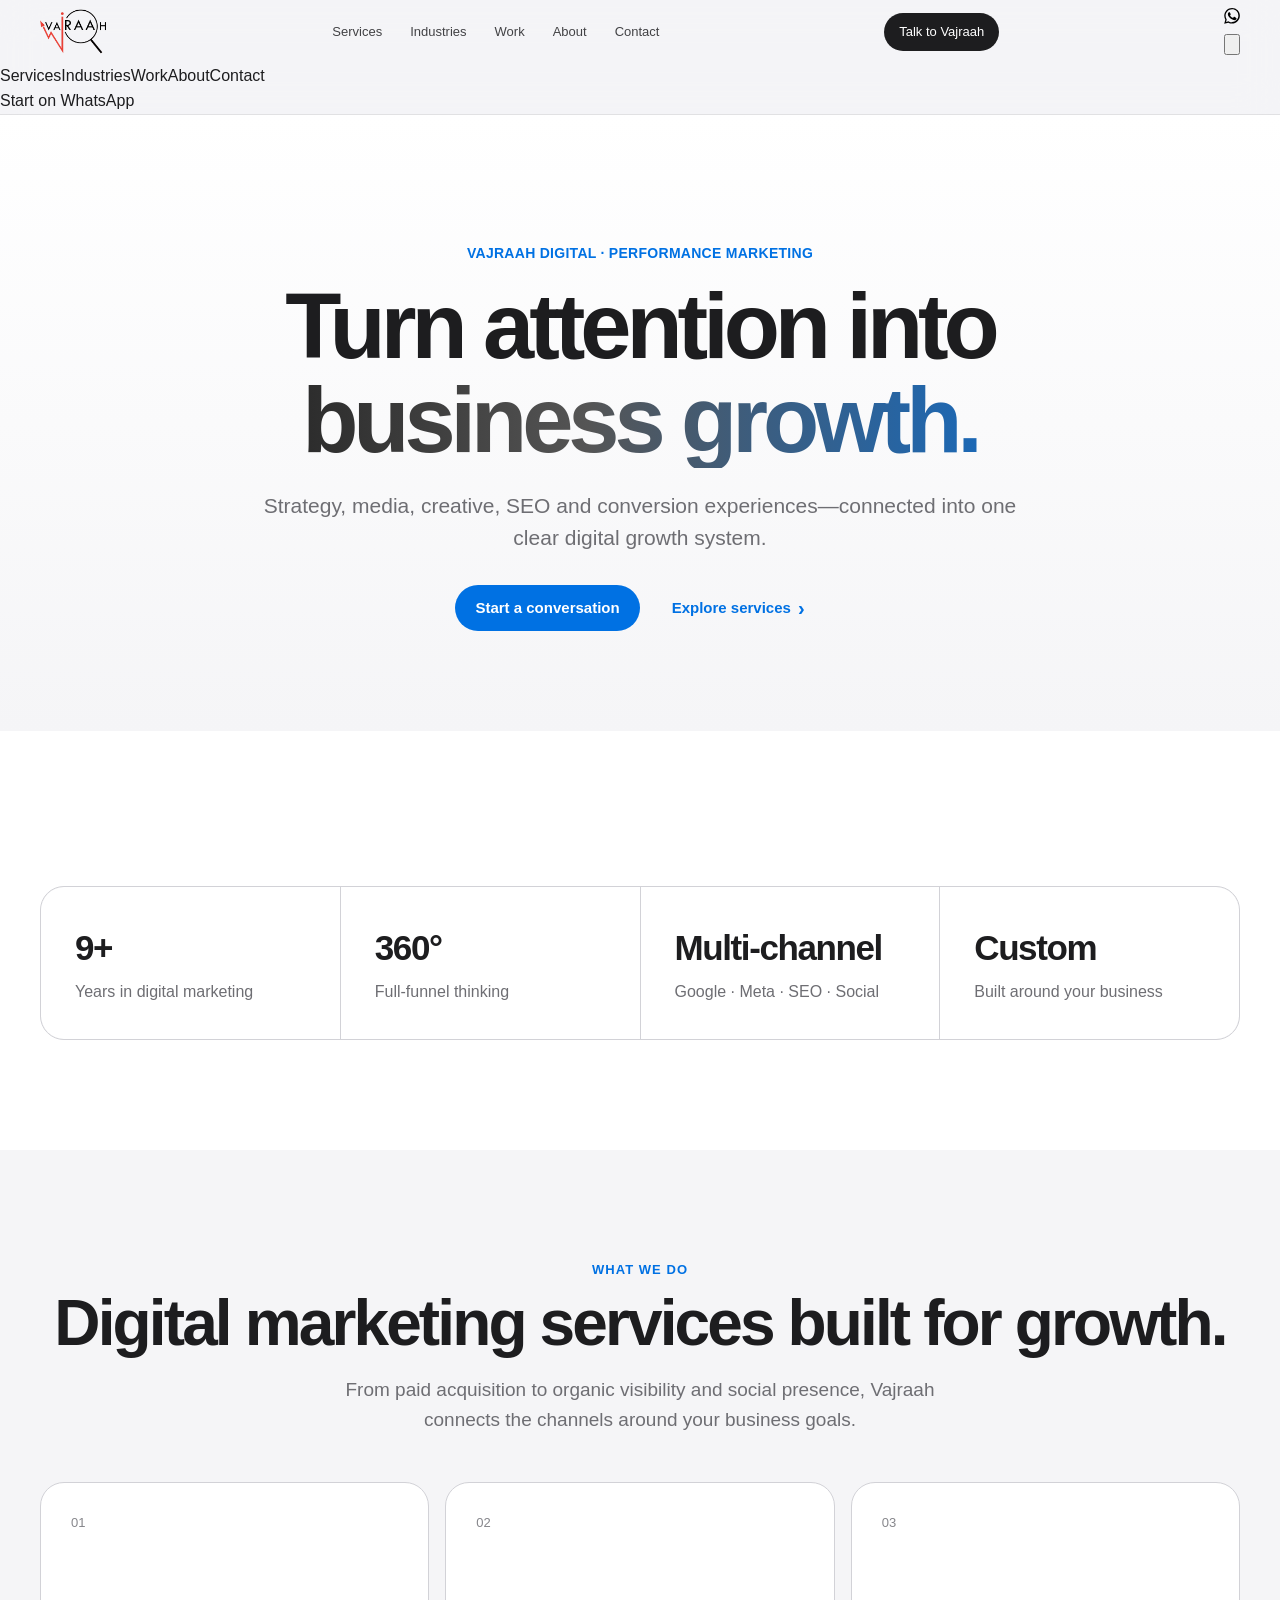
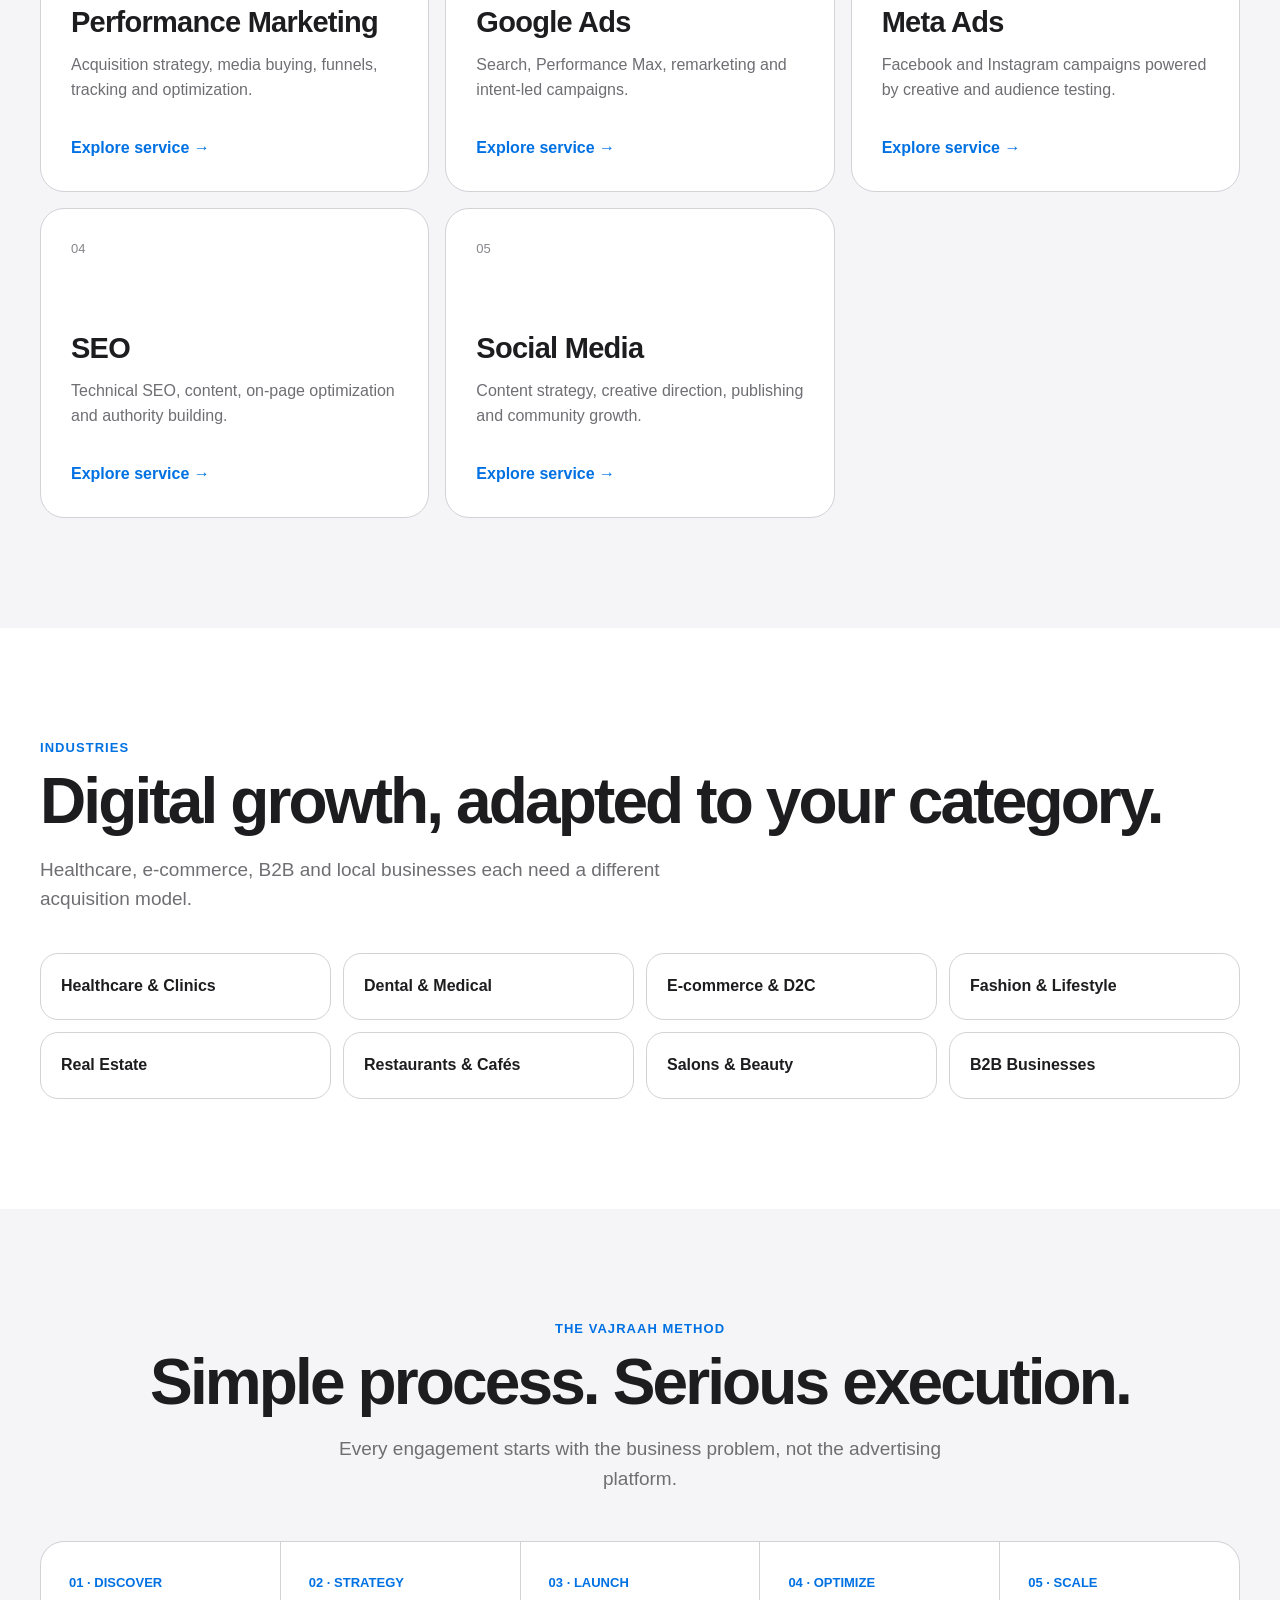
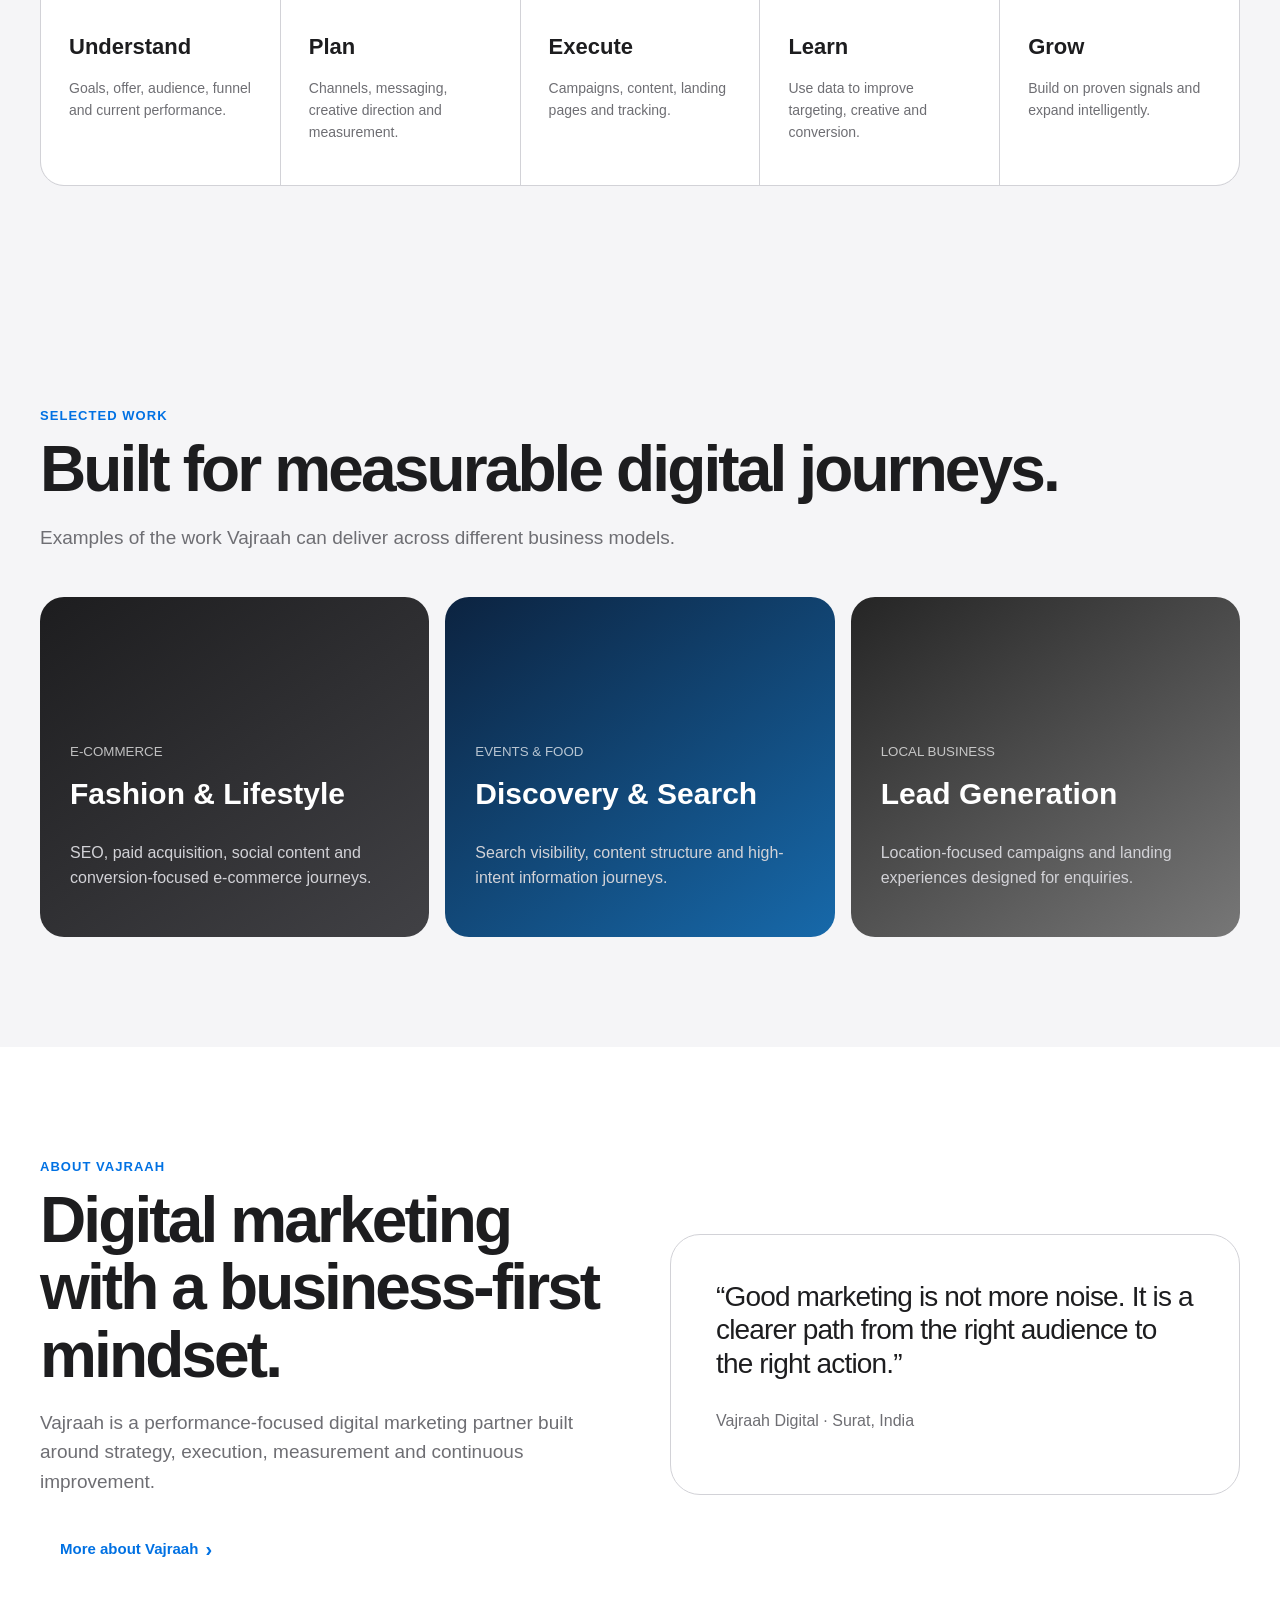
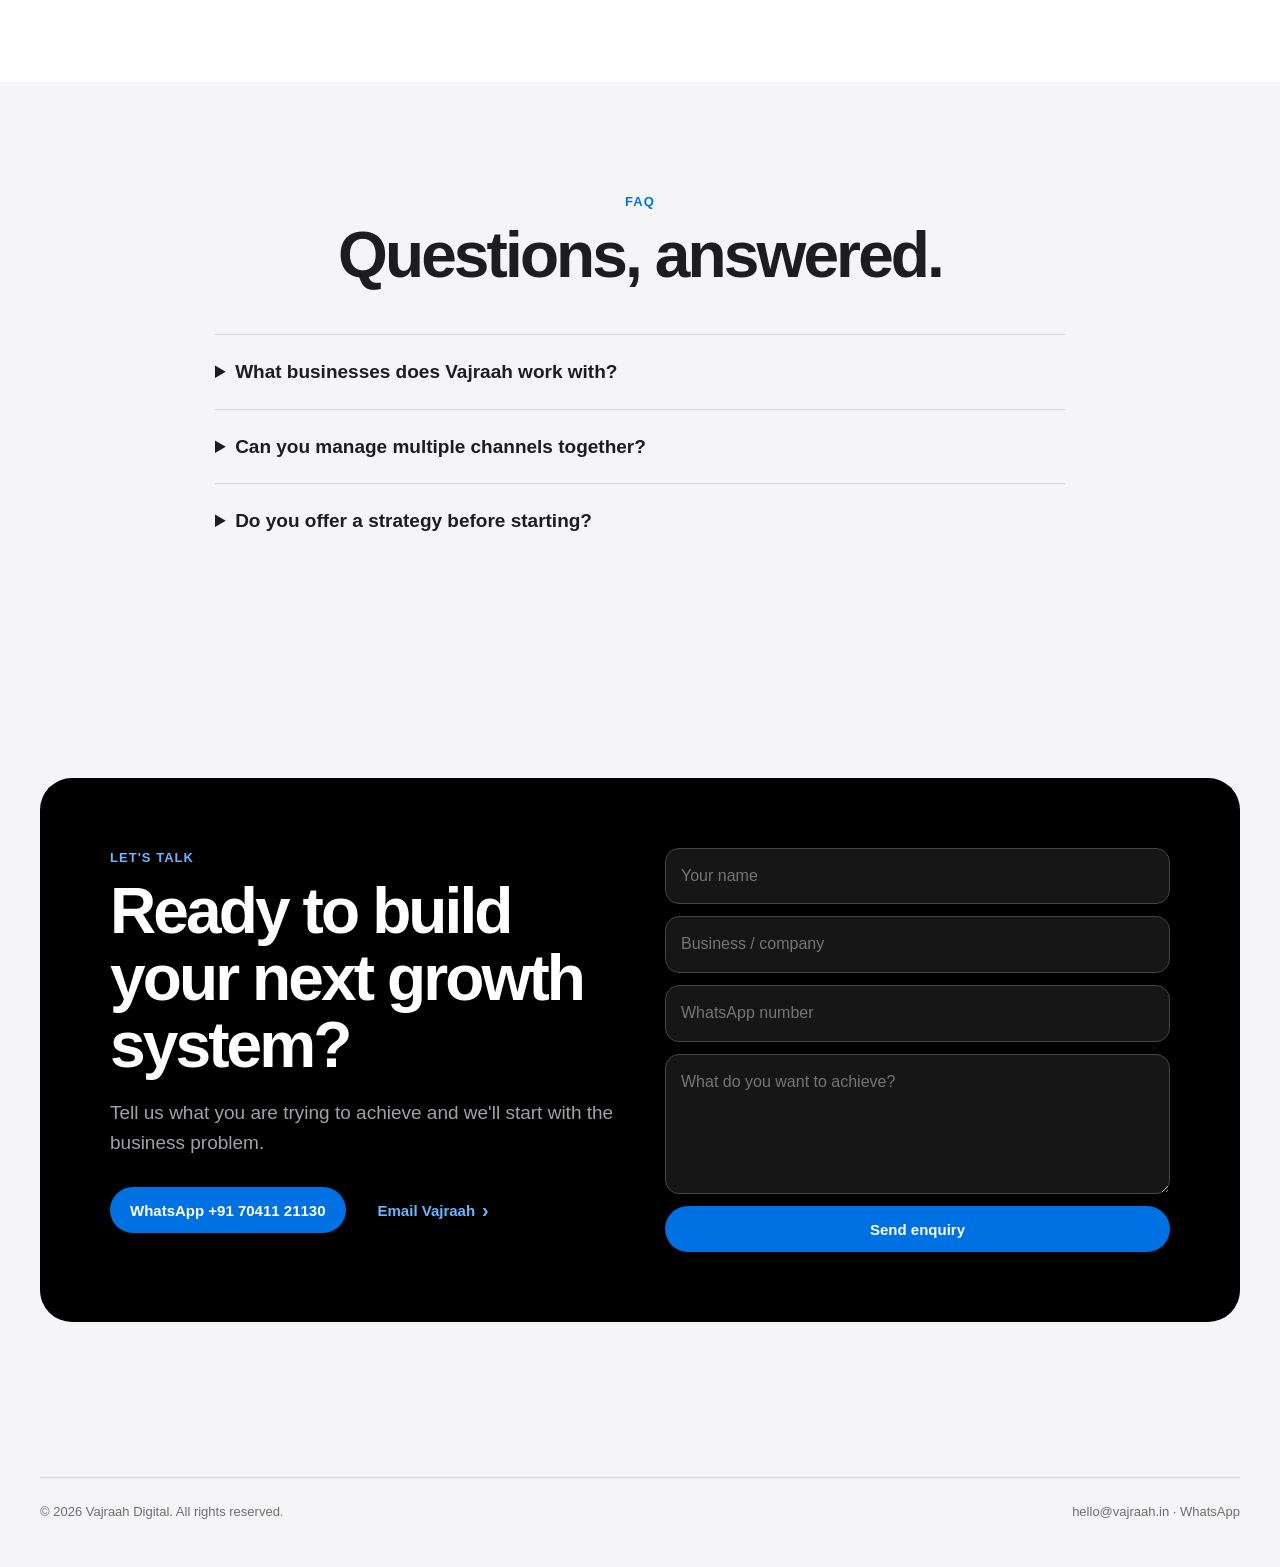
==== commit 52242823: "Improve mobile navigation with WhatsApp icon and menu" ====
--- a/index.html
+++ b/index.html
@@ -14,9 +14,11 @@
 gtag('js', new Date());
 gtag('config', 'G-N3TERRL4EP');
 </script>
+
+  <meta name="google-site-verification" content="Id0PRP-y_Hmoh4SQvx0DTCDT2vXqIjkA49xg9mM2JuE" />
 </head>
 <body>
-<header class="nav"><div class="wrap navin"><a class="brand" href="/"><img src="vajraah-logo.webp" alt="Vajraah Digital"></a><nav class="links"><a href="#services">Services</a><a href="#industries">Industries</a><a href="#work">Work</a><a href="#about">About</a><a href="#contact">Contact</a></nav><a class="navcta" href="https://wa.me/917041121130">Talk to Vajraah</a><a class="mobile-cta secondary" href="https://wa.me/917041121130">WhatsApp</a></div></header>
+<header class="nav"><div class="wrap navin"><a class="brand" href="./"><img src="./vajraah-logo.webp" alt="Vajraah Digital"></a><nav class="links"><a href="./#services">Services</a><a href="./#industries">Industries</a><a href="./#work">Work</a><a href="./#about">About</a><a href="./#contact">Contact</a></nav><a class="navcta" href="https://wa.me/917041121130">Talk to Vajraah</a><div class="mobile-actions"><a class="mobile-wa" href="https://wa.me/917041121130" aria-label="WhatsApp Vajraah"><svg viewBox="0 0 24 24" aria-hidden="true"><path d="M20.5 3.5A11.8 11.8 0 0 0 12.1 0C5.6 0 .4 5.2.4 11.7c0 2.1.6 4.1 1.6 5.9L.3 23.7l6.2-1.6c1.7.9 3.6 1.3 5.5 1.3h.1c6.4 0 11.7-5.2 11.7-11.7 0-3.1-1.2-6.1-3.3-8.2ZM12.1 21.4c-1.7 0-3.4-.5-4.9-1.3l-.4-.2-3.7 1 1-3.6-.2-.4c-1-1.5-1.5-3.3-1.5-5.1C2.4 6.1 6.8 1.8 12.1 1.8c2.5 0 4.9 1 6.7 2.8a9.4 9.4 0 0 1 2.8 6.7c0 5.3-4.3 9.6-9.5 9.6Zm5.3-7.2c-.3-.2-1.8-.9-2.1-1-.3-.1-.5-.2-.7.2-.2.3-.8 1-.9 1.2-.2.2-.3.2-.6.1-1.6-.8-2.7-1.4-3.8-3.2-.3-.5.3-.5.8-1.6.1-.2.1-.4 0-.6-.1-.2-.7-1.7-1-2.3-.3-.6-.5-.5-.7-.5h-.6c-.2 0-.6.1-.9.4-.3.3-1.1 1.1-1.1 2.6s1.1 3 1.3 3.2c.2.2 2.2 3.4 5.4 4.7.8.3 1.4.5 1.9.7.8.2 1.5.2 2.1.1.7-.1 1.8-.7 2-1.4.3-.7.3-1.3.2-1.4-.1-.2-.3-.2-.6-.3Z"/></svg></a><button class="menu-toggle" type="button" aria-label="Open menu" aria-expanded="false"><svg viewBox="0 0 24 24" aria-hidden="true"><path d="M4 7h16M4 12h16M4 17h16"/></svg></button></div></div><div class="mobile-menu" aria-hidden="true"><nav><a href="./#services">Services</a><a href="./#industries">Industries</a><a href="./#work">Work</a><a href="./#about">About</a><a href="./#contact">Contact</a></nav><a class="mobile-menu-cta" href="https://wa.me/917041121130">Start on WhatsApp</a></div></header>
 <main>
 <section class="hero"><div class="wrap reveal"><div class="eyebrow">VAJRAAH DIGITAL · PERFORMANCE MARKETING</div><h1>Turn attention into <span>business growth.</span></h1><p>Strategy, media, creative, SEO and conversion experiences—connected into one clear digital growth system.</p><div class="actions"><a class="btn primary" href="https://wa.me/917041121130">Start a conversation</a><a class="btn secondary" href="#services">Explore services</a></div></div></section>
 <section class="section alt"><div class="wrap"><div class="metrics reveal"><div class="metric"><strong>9+</strong><span>Years in digital marketing</span></div><div class="metric"><strong>360°</strong><span>Full-funnel thinking</span></div><div class="metric"><strong>Multi-channel</strong><span>Google · Meta · SEO · Social</span></div><div class="metric"><strong>Custom</strong><span>Built around your business</span></div></div></div></section>
@@ -36,4 +38,4 @@
 <section class="section" id="contact"><div class="wrap contact reveal"><div><div class="kicker" style="color:#6cb6ff">LET'S TALK</div><h2>Ready to build your next growth system?</h2><p class="lead">Tell us what you are trying to achieve and we'll start with the business problem.</p><div class="actions" style="justify-content:flex-start"><a class="btn primary" href="https://wa.me/917041121130">WhatsApp +91 70411 21130</a><a class="btn secondary" style="color:#6cb6ff" href="mailto:hello@vajraah.in">Email Vajraah</a></div></div><form action="https://formsubmit.co/YOUR_EMAIL@example.com" method="POST"><input name="name" placeholder="Your name" required><input name="business" placeholder="Business / company" required><input name="phone" placeholder="WhatsApp number" required><textarea name="message" placeholder="What do you want to achieve?" required></textarea><input type="hidden" name="_subject" value="New enquiry from Vajraah.in"><input type="hidden" name="_captcha" value="false"><button class="btn primary" type="submit" style="border:0;cursor:pointer">Send enquiry</button></form></div></section>
 </main>
 <footer class="footer"><div class="wrap footerin"><div>© <span data-year></span> Vajraah Digital. All rights reserved.</div><div><a href="mailto:hello@vajraah.in">hello@vajraah.in</a> · <a href="https://wa.me/917041121130">WhatsApp</a></div></div></footer>
-</body></html>+</body></html>
--- a/styles.css
+++ b/styles.css
@@ -1,5 +1,5 @@
 :root{--bg:#f5f5f7;--surface:#fff;--ink:#1d1d1f;--muted:#6e6e73;--line:#d2d2d7;--blue:#0071e3;--blue2:#147ce5;--black:#000;--max:1200px;--radius:24px}
-*{box-sizing:border-box}html{scroll-behavior:smooth}body{margin:0;background:var(--bg);color:var(--ink);font-family:-apple-system,BlinkMacSystemFont,"SF Pro Display","SF Pro Text","Segoe UI",Arial,sans-serif;-webkit-font-smoothing:antialiased;line-height:1.55}a{color:inherit;text-decoration:none}img{max-width:100%}.wrap{width:min(var(--max),calc(100% - 44px));margin:auto}.nav{position:sticky;top:0;z-index:50;background:rgba(245,245,247,.82);backdrop-filter:saturate(180%) blur(20px);border-bottom:1px solid rgba(0,0,0,.08)}.navin{height:64px;display:flex;align-items:center;justify-content:space-between}.brand img{height:31px;width:auto;display:block}.links{display:flex;align-items:center;gap:28px;font-size:13px;color:#424245}.links a:hover{color:var(--blue)}.navcta{background:var(--ink);color:#fff;padding:9px 15px;border-radius:980px;font-size:13px}.menu{display:none;border:0;background:none;font-size:25px}.hero{padding:128px 0 100px;text-align:center;background:linear-gradient(180deg,#fff 0%,#f5f5f7 100%);overflow:hidden}.eyebrow{font-size:14px;font-weight:600;color:var(--blue);letter-spacing:.02em}.hero h1{font-size:clamp(52px,8vw,92px);line-height:1.02;letter-spacing:-.055em;margin:16px auto 22px;max-width:1050px}.hero h1 span{display:block;background:linear-gradient(90deg,#111 0%,#555 45%,#0071e3 100%);-webkit-background-clip:text;background-clip:text;color:transparent}.hero p{font-size:21px;color:var(--muted);max-width:760px;margin:auto}.actions{display:flex;gap:12px;justify-content:center;flex-wrap:wrap;margin-top:30px}.btn{display:inline-flex;align-items:center;justify-content:center;min-height:46px;padding:0 20px;border-radius:980px;font-weight:600;font-size:15px;transition:transform .25s ease,background .25s ease}.btn:hover{transform:translateY(-2px)}.primary{background:var(--blue);color:#fff}.primary:hover{background:var(--blue2)}.secondary{color:var(--blue);background:transparent}.secondary:after{content:"›";margin-left:7px;font-size:20px}.section{padding:110px 0}.section.alt{background:#fff}.kicker{font-size:13px;font-weight:700;color:var(--blue);text-transform:uppercase;letter-spacing:.08em}.section h2{font-size:clamp(38px,5vw,64px);line-height:1.05;letter-spacing:-.045em;margin:10px 0 18px}.lead{color:var(--muted);font-size:19px;max-width:650px}.center{text-align:center}.center .lead{margin:auto}.service-grid{display:grid;grid-template-columns:repeat(3,1fr);gap:16px;margin-top:48px}.service{position:relative;display:flex;flex-direction:column;justify-content:space-between;min-height:310px;padding:30px;background:#fff;border:1px solid var(--line);border-radius:var(--radius);overflow:hidden;transition:transform .45s cubic-bezier(.2,.7,.2,1),box-shadow .45s}.service:before{content:"";position:absolute;inset:auto -20% -45% -20%;height:60%;background:radial-gradient(circle,#dcecff 0,transparent 65%);opacity:0;transition:.45s}.service:hover{transform:translateY(-8px);box-shadow:0 22px 60px rgba(0,0,0,.09)}.service:hover:before{opacity:1}.service>*{position:relative}.service-num{font-size:13px;color:#86868b}.service h3{font-size:29px;letter-spacing:-.025em;margin:55px 0 8px}.service p{color:var(--muted);margin:0}.arrow{margin-top:22px;color:var(--blue);font-weight:600}.pill-grid{display:grid;grid-template-columns:repeat(4,1fr);gap:12px;margin-top:40px}.pill{background:#fff;border:1px solid var(--line);padding:20px;border-radius:18px;font-weight:600}.metrics{display:grid;grid-template-columns:repeat(4,1fr);gap:1px;background:var(--line);border:1px solid var(--line);border-radius:24px;overflow:hidden;margin-top:45px}.metric{background:#fff;padding:34px}.metric strong{font-size:35px;letter-spacing:-.04em}.metric span{display:block;color:var(--muted);margin-top:5px}.process{display:grid;grid-template-columns:repeat(5,1fr);gap:1px;background:var(--line);border:1px solid var(--line);border-radius:24px;overflow:hidden;margin-top:48px}.step{background:#fff;padding:28px;min-height:220px}.step b{font-size:13px;color:var(--blue)}.step h3{font-size:22px;margin:35px 0 7px}.step p{color:var(--muted);font-size:14px}.work-grid{display:grid;grid-template-columns:repeat(3,1fr);gap:16px;margin-top:45px}.work{min-height:340px;padding:30px;border-radius:24px;background:linear-gradient(145deg,#1d1d1f,#414145);color:#fff;display:flex;flex-direction:column;justify-content:end;position:relative;overflow:hidden}.work:nth-child(2){background:linear-gradient(145deg,#0c2340,#1769aa)}.work:nth-child(3){background:linear-gradient(145deg,#252525,#777)}.work small{opacity:.7}.work h3{font-size:30px;margin:8px 0}.work p{color:#d2d2d7}.about{display:grid;grid-template-columns:1fr 1fr;gap:60px;align-items:center}.about-card{background:#fff;border:1px solid var(--line);border-radius:30px;padding:45px}.quote{font-size:28px;line-height:1.2;letter-spacing:-.03em}.faq{max-width:850px;margin:45px auto 0}.faq details{border-top:1px solid var(--line);padding:22px 0}.faq summary{cursor:pointer;font-size:19px;font-weight:600}.faq p{color:var(--muted);max-width:700px}.contact{background:#000;color:#fff;border-radius:32px;padding:70px;display:grid;grid-template-columns:1fr 1fr;gap:50px}.contact .lead{color:#a1a1a6}.contact form{display:grid;gap:12px}.contact input,.contact textarea{width:100%;border:1px solid #444;background:#161617;color:#fff;border-radius:14px;padding:15px;font:inherit}.contact textarea{min-height:140px;resize:vertical}.footer{padding:45px 0;color:#6e6e73;font-size:13px}.footerin{display:flex;justify-content:space-between;gap:20px;flex-wrap:wrap;border-top:1px solid var(--line);padding-top:24px}.reveal{opacity:0;transform:translateY(28px);transition:opacity .8s ease,transform .8s ease}.reveal.visible{opacity:1;transform:none}.service-hero{padding:115px 0 80px;background:#fff}.service-hero h1{font-size:clamp(48px,7vw,82px);line-height:1;letter-spacing:-.055em;max-width:950px;margin:12px 0 22px}.service-hero p{font-size:20px;color:var(--muted);max-width:720px}.service-layout{display:grid;grid-template-columns:1.25fr .75fr;gap:25px;align-items:start}.feature-card{background:#fff;border:1px solid var(--line);border-radius:26px;padding:30px}.feature-card h3{font-size:25px;margin-top:0}.feature-card ul{padding-left:20px;color:var(--muted)}.sticky-card{position:sticky;top:90px}.cta-box{background:#000;color:#fff;border-radius:28px;padding:35px}.cta-box p{color:#a1a1a6}.mobile-cta{display:none}
+*{box-sizing:border-box}html{scroll-behavior:smooth}body{margin:0;background:var(--bg);color:var(--ink);font-family:-apple-system,BlinkMacSystemFont,"SF Pro Display","SF Pro Text","Segoe UI",Arial,sans-serif;-webkit-font-smoothing:antialiased;line-height:1.55}a{color:inherit;text-decoration:none}img{max-width:100%}.wrap{width:min(var(--max),calc(100% - 44px));margin:auto}.nav{position:sticky;top:0;z-index:50;background:rgba(245,245,247,.82);backdrop-filter:saturate(180%) blur(20px);border-bottom:1px solid rgba(0,0,0,.08)}.navin{height:64px;display:flex;align-items:center;justify-content:space-between}.brand img{height:50px;width:auto;display:block}.links{display:flex;align-items:center;gap:28px;font-size:13px;color:#424245}.links a:hover{color:var(--blue)}.navcta{background:var(--ink);color:#fff;padding:9px 15px;border-radius:980px;font-size:13px}.menu{display:none;border:0;background:none;font-size:25px}.hero{padding:128px 0 100px;text-align:center;background:linear-gradient(180deg,#fff 0%,#f5f5f7 100%);overflow:hidden}.eyebrow{font-size:14px;font-weight:600;color:var(--blue);letter-spacing:.02em}.hero h1{font-size:clamp(52px,8vw,92px);line-height:1.02;letter-spacing:-.055em;margin:16px auto 22px;max-width:1050px}.hero h1 span{display:block;background:linear-gradient(90deg,#111 0%,#555 45%,#0071e3 100%);-webkit-background-clip:text;background-clip:text;color:transparent}.hero p{font-size:21px;color:var(--muted);max-width:760px;margin:auto}.actions{display:flex;gap:12px;justify-content:center;flex-wrap:wrap;margin-top:30px}.btn{display:inline-flex;align-items:center;justify-content:center;min-height:46px;padding:0 20px;border-radius:980px;font-weight:600;font-size:15px;transition:transform .25s ease,background .25s ease}.btn:hover{transform:translateY(-2px)}.primary{background:var(--blue);color:#fff}.primary:hover{background:var(--blue2)}.secondary{color:var(--blue);background:transparent}.secondary:after{content:"›";margin-left:7px;font-size:20px}.section{padding:110px 0}.section.alt{background:#fff}.kicker{font-size:13px;font-weight:700;color:var(--blue);text-transform:uppercase;letter-spacing:.08em}.section h2{font-size:clamp(38px,5vw,64px);line-height:1.05;letter-spacing:-.045em;margin:10px 0 18px}.lead{color:var(--muted);font-size:19px;max-width:650px}.center{text-align:center}.center .lead{margin:auto}.service-grid{display:grid;grid-template-columns:repeat(3,1fr);gap:16px;margin-top:48px}.service{position:relative;display:flex;flex-direction:column;justify-content:space-between;min-height:310px;padding:30px;background:#fff;border:1px solid var(--line);border-radius:var(--radius);overflow:hidden;transition:transform .45s cubic-bezier(.2,.7,.2,1),box-shadow .45s}.service:before{content:"";position:absolute;inset:auto -20% -45% -20%;height:60%;background:radial-gradient(circle,#dcecff 0,transparent 65%);opacity:0;transition:.45s}.service:hover{transform:translateY(-8px);box-shadow:0 22px 60px rgba(0,0,0,.09)}.service:hover:before{opacity:1}.service>*{position:relative}.service-num{font-size:13px;color:#86868b}.service h3{font-size:29px;letter-spacing:-.025em;margin:55px 0 8px}.service p{color:var(--muted);margin:0}.arrow{margin-top:22px;color:var(--blue);font-weight:600}.pill-grid{display:grid;grid-template-columns:repeat(4,1fr);gap:12px;margin-top:40px}.pill{background:#fff;border:1px solid var(--line);padding:20px;border-radius:18px;font-weight:600}.metrics{display:grid;grid-template-columns:repeat(4,1fr);gap:1px;background:var(--line);border:1px solid var(--line);border-radius:24px;overflow:hidden;margin-top:45px}.metric{background:#fff;padding:34px}.metric strong{font-size:35px;letter-spacing:-.04em}.metric span{display:block;color:var(--muted);margin-top:5px}.process{display:grid;grid-template-columns:repeat(5,1fr);gap:1px;background:var(--line);border:1px solid var(--line);border-radius:24px;overflow:hidden;margin-top:48px}.step{background:#fff;padding:28px;min-height:220px}.step b{font-size:13px;color:var(--blue)}.step h3{font-size:22px;margin:35px 0 7px}.step p{color:var(--muted);font-size:14px}.work-grid{display:grid;grid-template-columns:repeat(3,1fr);gap:16px;margin-top:45px}.work{min-height:340px;padding:30px;border-radius:24px;background:linear-gradient(145deg,#1d1d1f,#414145);color:#fff;display:flex;flex-direction:column;justify-content:end;position:relative;overflow:hidden}.work:nth-child(2){background:linear-gradient(145deg,#0c2340,#1769aa)}.work:nth-child(3){background:linear-gradient(145deg,#252525,#777)}.work small{opacity:.7}.work h3{font-size:30px;margin:8px 0}.work p{color:#d2d2d7}.about{display:grid;grid-template-columns:1fr 1fr;gap:60px;align-items:center}.about-card{background:#fff;border:1px solid var(--line);border-radius:30px;padding:45px}.quote{font-size:28px;line-height:1.2;letter-spacing:-.03em}.faq{max-width:850px;margin:45px auto 0}.faq details{border-top:1px solid var(--line);padding:22px 0}.faq summary{cursor:pointer;font-size:19px;font-weight:600}.faq p{color:var(--muted);max-width:700px}.contact{background:#000;color:#fff;border-radius:32px;padding:70px;display:grid;grid-template-columns:1fr 1fr;gap:50px}.contact .lead{color:#a1a1a6}.contact form{display:grid;gap:12px}.contact input,.contact textarea{width:100%;border:1px solid #444;background:#161617;color:#fff;border-radius:14px;padding:15px;font:inherit}.contact textarea{min-height:140px;resize:vertical}.footer{padding:45px 0;color:#6e6e73;font-size:13px}.footerin{display:flex;justify-content:space-between;gap:20px;flex-wrap:wrap;border-top:1px solid var(--line);padding-top:24px}.reveal{opacity:0;transform:translateY(28px);transition:opacity .8s ease,transform .8s ease}.reveal.visible{opacity:1;transform:none}.service-hero{padding:115px 0 80px;background:#fff}.service-hero h1{font-size:clamp(48px,7vw,82px);line-height:1;letter-spacing:-.055em;max-width:950px;margin:12px 0 22px}.service-hero p{font-size:20px;color:var(--muted);max-width:720px}.service-layout{display:grid;grid-template-columns:1.25fr .75fr;gap:25px;align-items:start}.feature-card{background:#fff;border:1px solid var(--line);border-radius:26px;padding:30px}.feature-card h3{font-size:25px;margin-top:0}.feature-card ul{padding-left:20px;color:var(--muted)}.sticky-card{position:sticky;top:90px}.cta-box{background:#000;color:#fff;border-radius:28px;padding:35px}.cta-box p{color:#a1a1a6}.mobile-cta{display:none}
 @media(max-width:950px){.service-grid,.work-grid{grid-template-columns:1fr 1fr}.pill-grid,.metrics{grid-template-columns:1fr 1fr}.process{grid-template-columns:1fr 1fr}.about,.contact,.service-layout{grid-template-columns:1fr}.sticky-card{position:static}.contact{padding:45px}.links{gap:16px}}
 @media(max-width:650px){.wrap{width:min(var(--max),calc(100% - 30px))}.links,.navcta{display:none}.mobile-cta{display:inline-flex}.menu{display:block}.hero{padding:90px 0 70px}.hero p{font-size:18px}.section{padding:78px 0}.service-grid,.work-grid,.pill-grid,.metrics,.process{grid-template-columns:1fr}.about-card{padding:28px}.contact{padding:30px}.service-hero{padding:85px 0 60px}}
 @media(prefers-reduced-motion:reduce){html{scroll-behavior:auto}.reveal{opacity:1;transform:none;transition:none}.service,.btn{transition:none}}
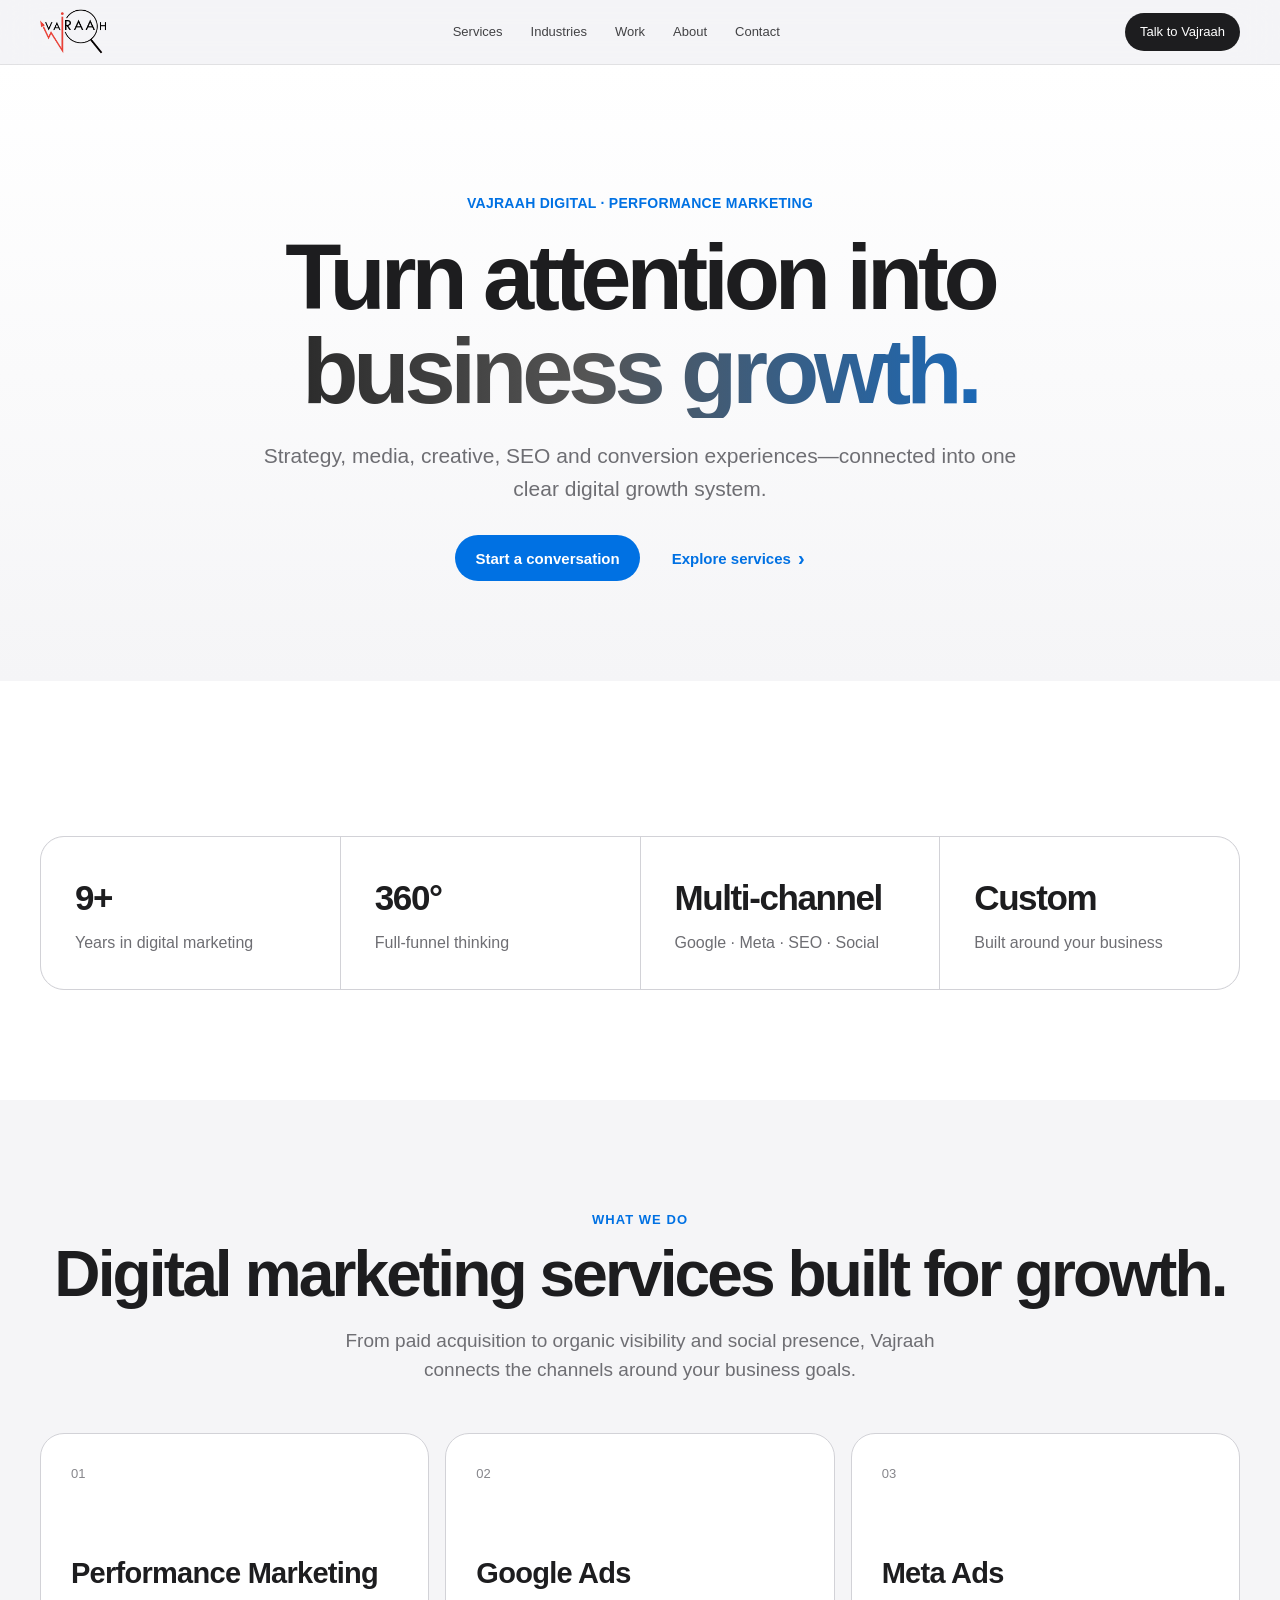
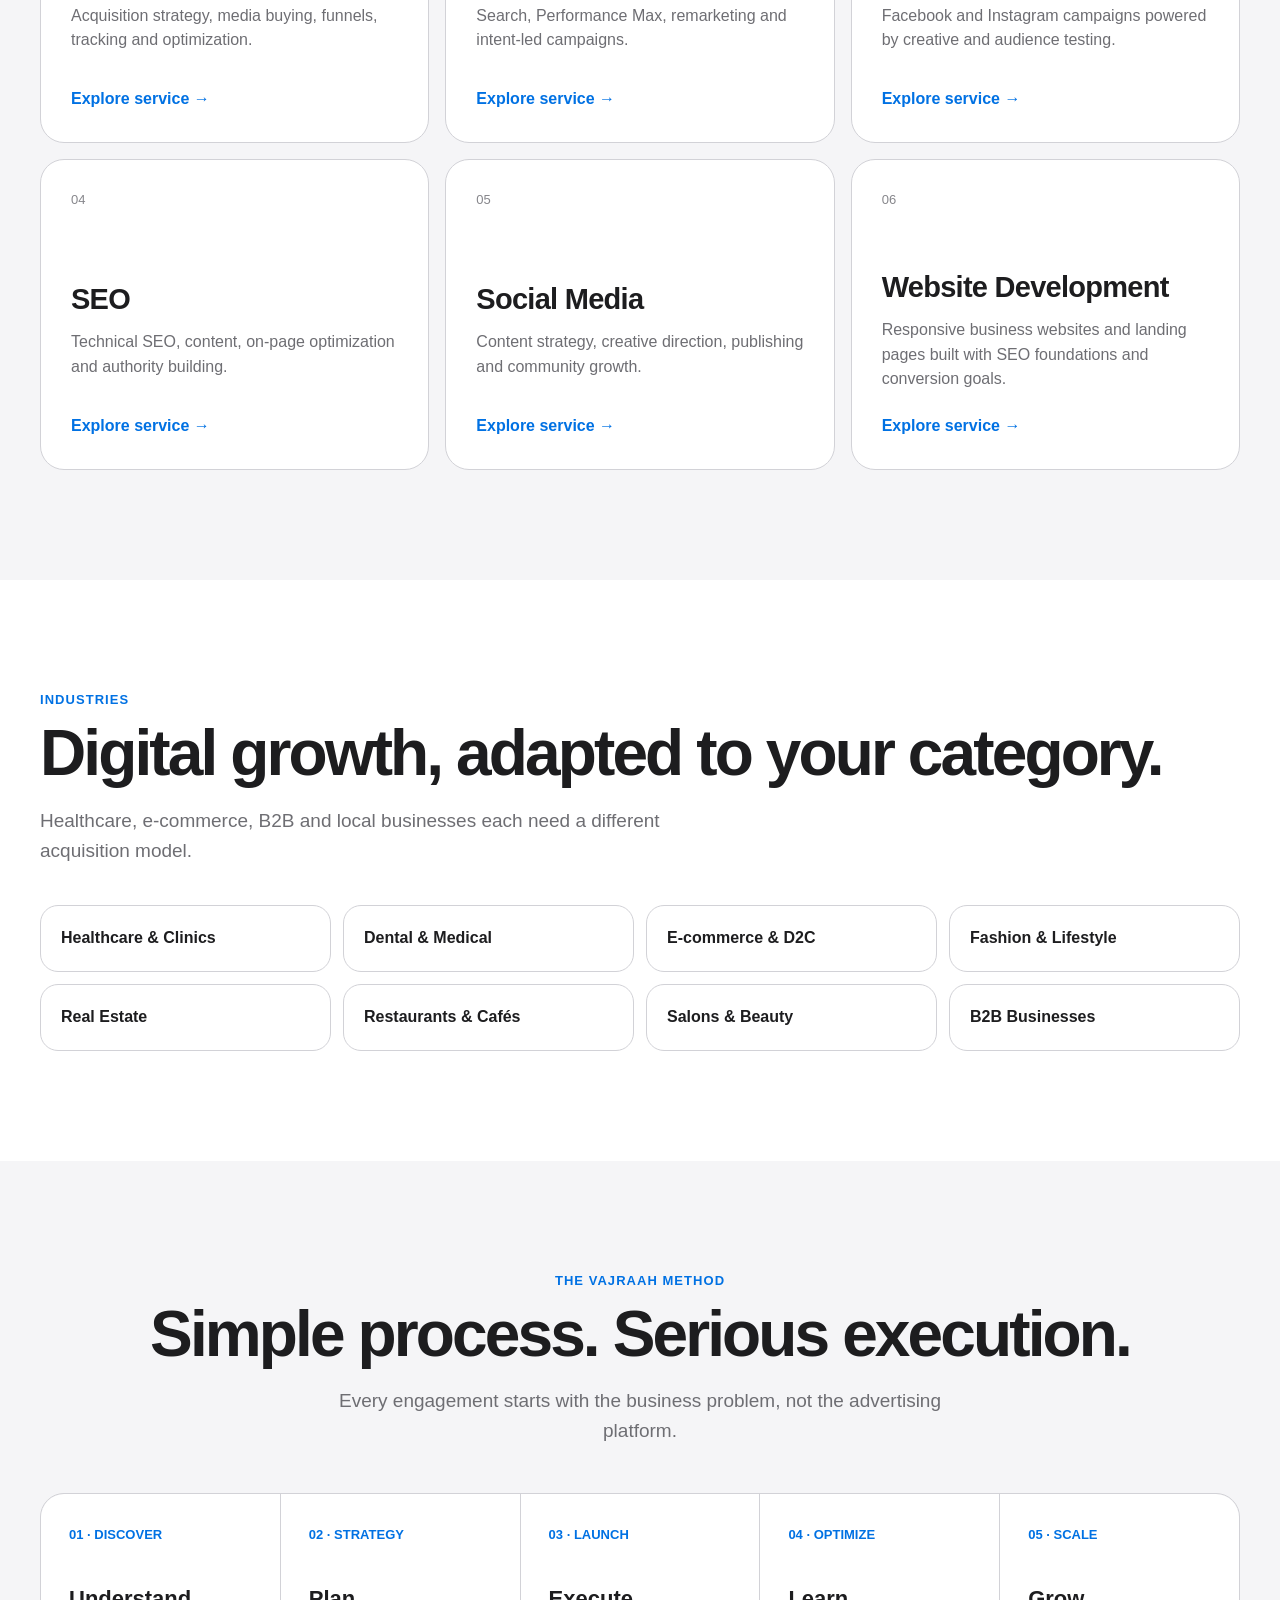
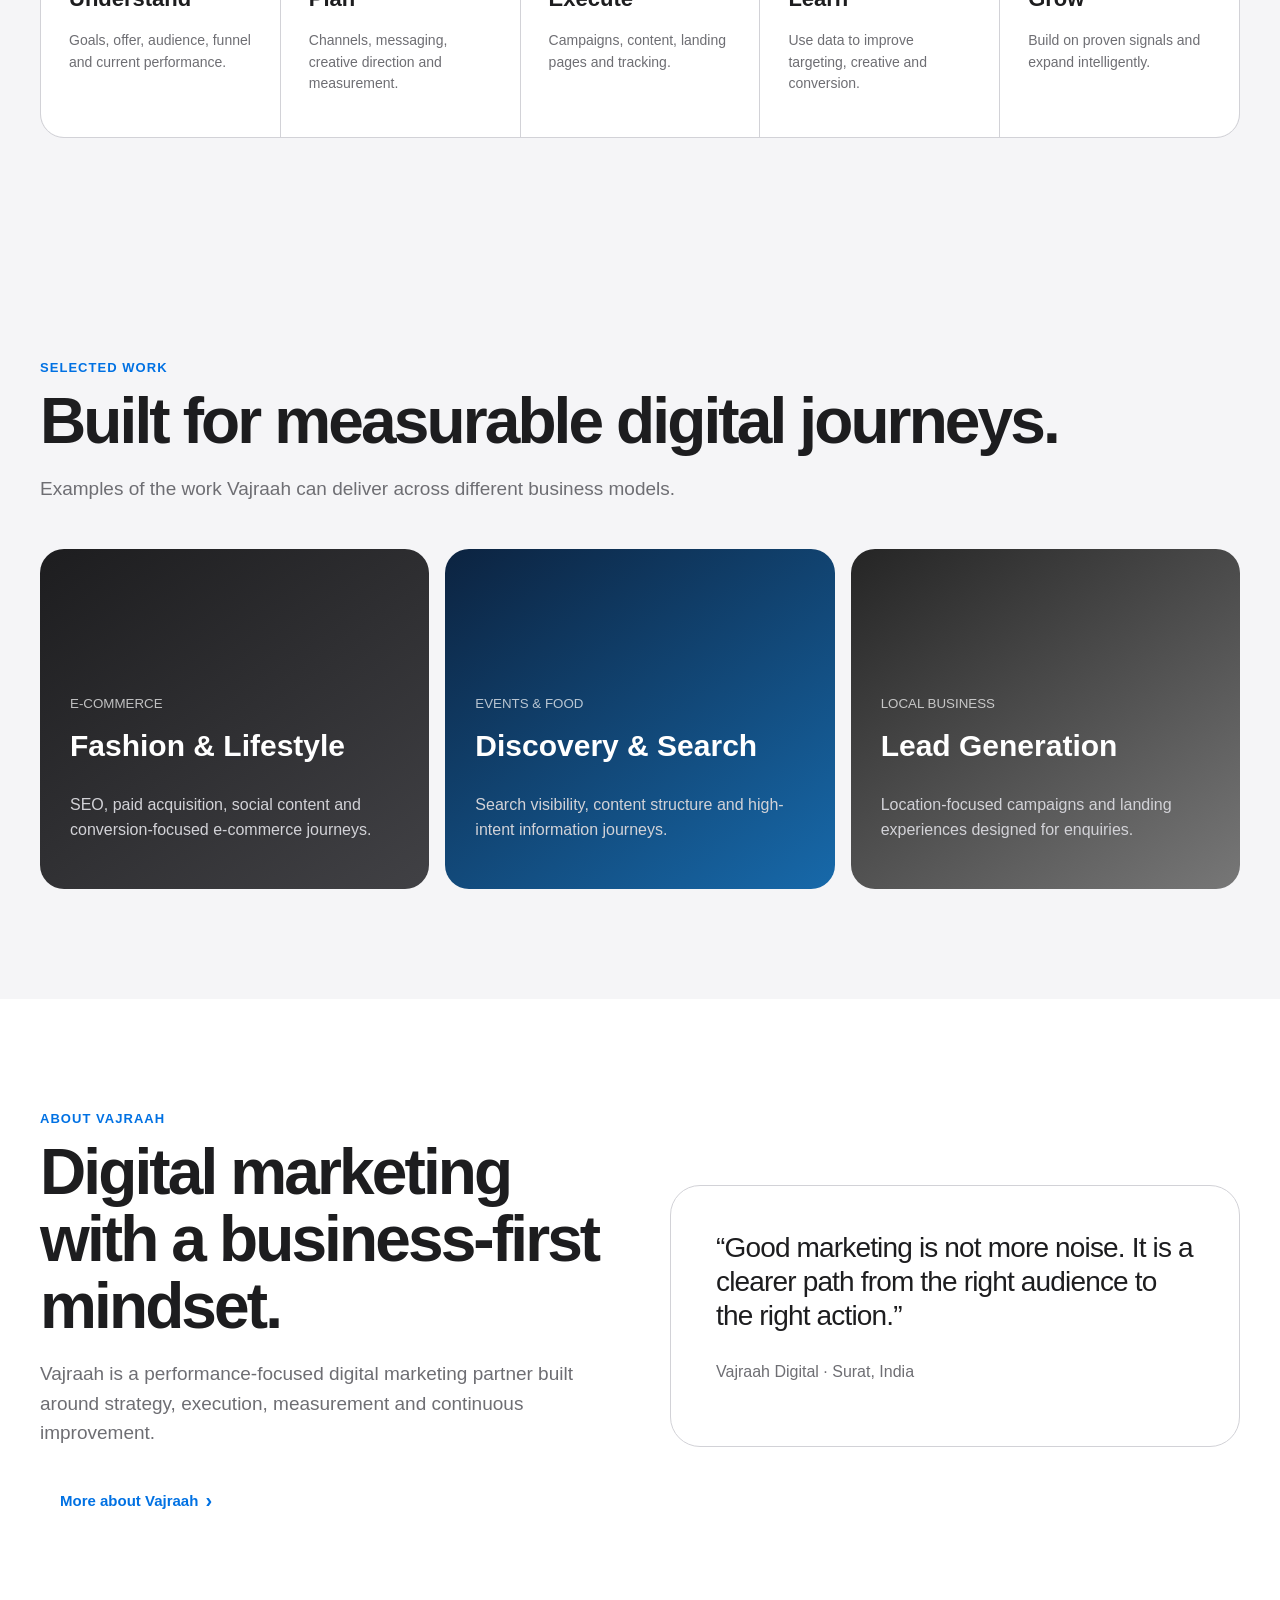
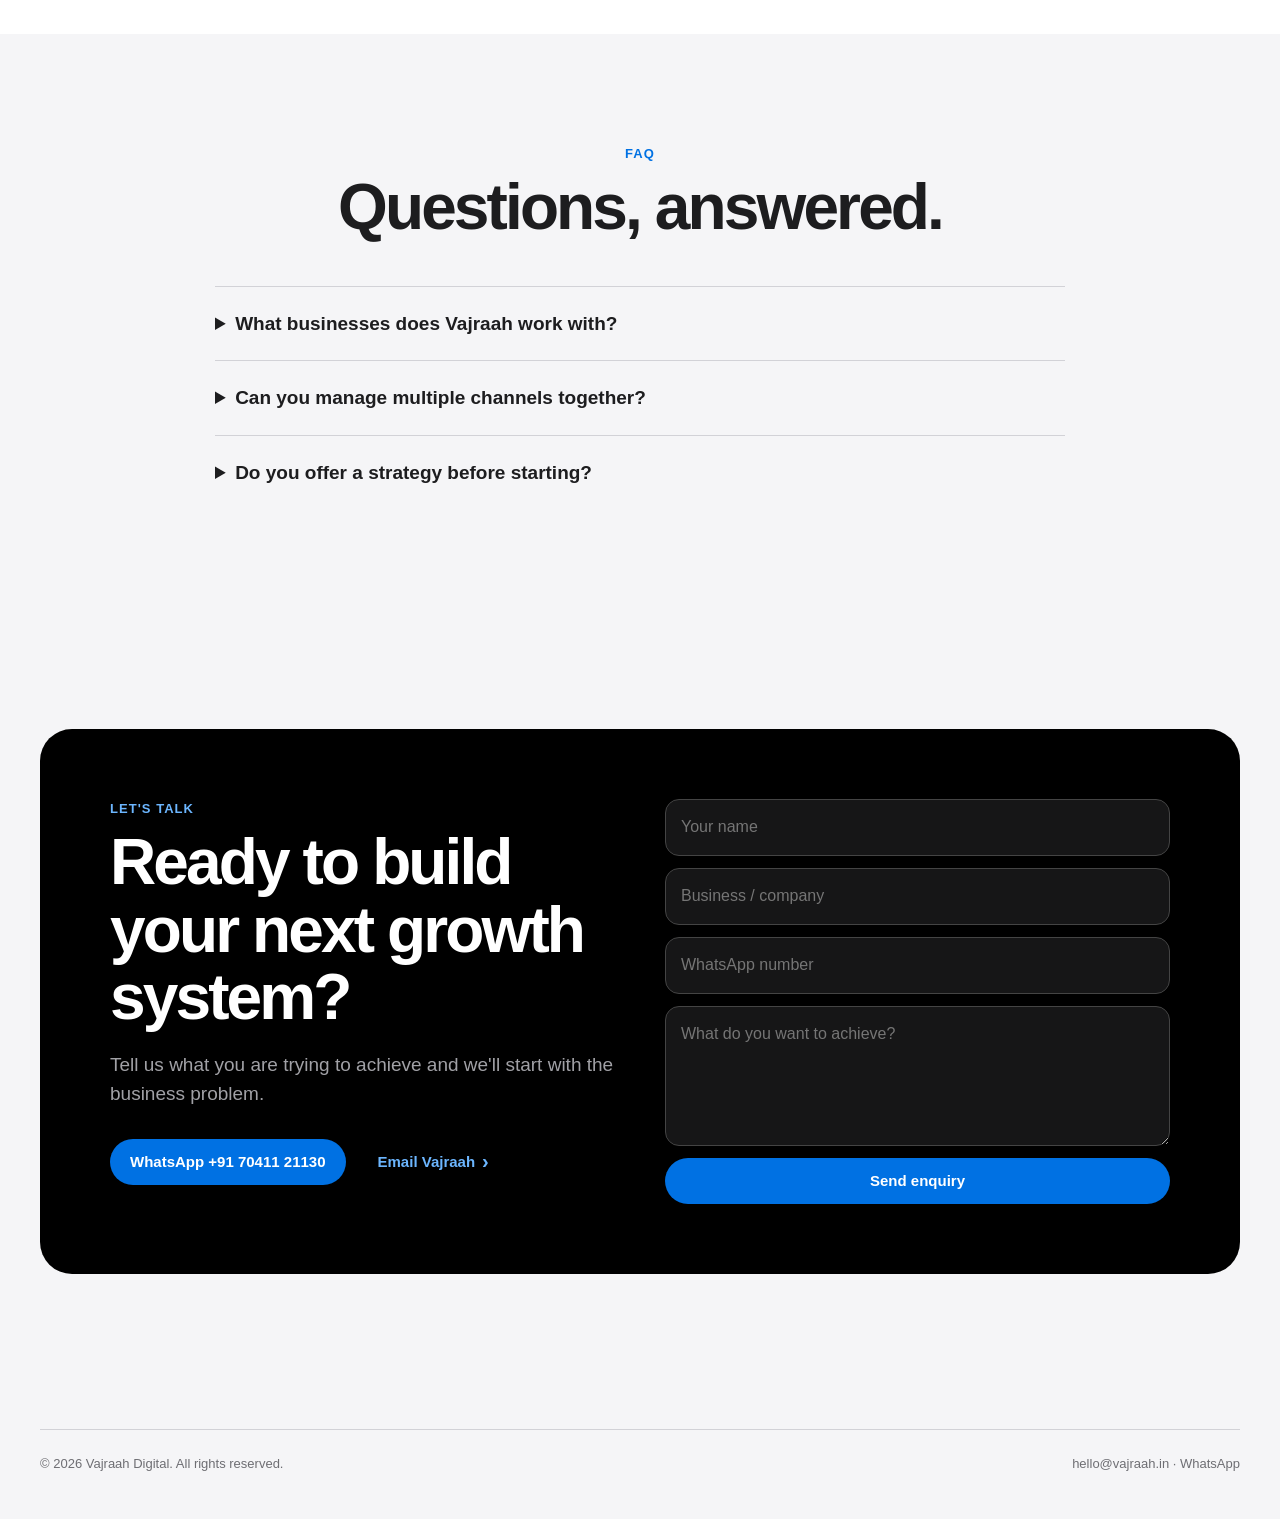
==== commit 60d666e8: "Add website development to main service navigation" ====
--- a/index.html
+++ b/index.html
@@ -28,6 +28,7 @@
 <a class="service reveal" href="services/meta-ads.html"><span class="service-num">03</span><div><h3>Meta Ads</h3><p>Facebook and Instagram campaigns powered by creative and audience testing.</p></div><span class="arrow">Explore service →</span></a>
 <a class="service reveal" href="services/seo.html"><span class="service-num">04</span><div><h3>SEO</h3><p>Technical SEO, content, on-page optimization and authority building.</p></div><span class="arrow">Explore service →</span></a>
 <a class="service reveal" href="services/social-media.html"><span class="service-num">05</span><div><h3>Social Media</h3><p>Content strategy, creative direction, publishing and community growth.</p></div><span class="arrow">Explore service →</span></a>
+<a class="service reveal" href="services/web-development.html"><span class="service-num">06</span><div><h3>Website Development</h3><p>Responsive business websites and landing pages built with SEO foundations and conversion goals.</p></div><span class="arrow">Explore service →</span></a>
 
 </div></div></section>
 <section class="section alt" id="industries"><div class="wrap"><div class="reveal"><div class="kicker">INDUSTRIES</div><h2>Digital growth, adapted to your category.</h2><p class="lead">Healthcare, e-commerce, B2B and local businesses each need a different acquisition model.</p></div><div class="pill-grid"><div class="pill reveal">Healthcare & Clinics</div><div class="pill reveal">Dental & Medical</div><div class="pill reveal">E-commerce & D2C</div><div class="pill reveal">Fashion & Lifestyle</div><div class="pill reveal">Real Estate</div><div class="pill reveal">Restaurants & Cafés</div><div class="pill reveal">Salons & Beauty</div><div class="pill reveal">B2B Businesses</div></div></div></section>
--- a/styles.css
+++ b/styles.css
@@ -1,5 +1,6 @@
 :root{--bg:#f5f5f7;--surface:#fff;--ink:#1d1d1f;--muted:#6e6e73;--line:#d2d2d7;--blue:#0071e3;--blue2:#147ce5;--black:#000;--max:1200px;--radius:24px}
-*{box-sizing:border-box}html{scroll-behavior:smooth}body{margin:0;background:var(--bg);color:var(--ink);font-family:-apple-system,BlinkMacSystemFont,"SF Pro Display","SF Pro Text","Segoe UI",Arial,sans-serif;-webkit-font-smoothing:antialiased;line-height:1.55}a{color:inherit;text-decoration:none}img{max-width:100%}.wrap{width:min(var(--max),calc(100% - 44px));margin:auto}.nav{position:sticky;top:0;z-index:50;background:rgba(245,245,247,.82);backdrop-filter:saturate(180%) blur(20px);border-bottom:1px solid rgba(0,0,0,.08)}.navin{height:64px;display:flex;align-items:center;justify-content:space-between}.brand img{height:50px;width:auto;display:block}.links{display:flex;align-items:center;gap:28px;font-size:13px;color:#424245}.links a:hover{color:var(--blue)}.navcta{background:var(--ink);color:#fff;padding:9px 15px;border-radius:980px;font-size:13px}.menu{display:none;border:0;background:none;font-size:25px}.hero{padding:128px 0 100px;text-align:center;background:linear-gradient(180deg,#fff 0%,#f5f5f7 100%);overflow:hidden}.eyebrow{font-size:14px;font-weight:600;color:var(--blue);letter-spacing:.02em}.hero h1{font-size:clamp(52px,8vw,92px);line-height:1.02;letter-spacing:-.055em;margin:16px auto 22px;max-width:1050px}.hero h1 span{display:block;background:linear-gradient(90deg,#111 0%,#555 45%,#0071e3 100%);-webkit-background-clip:text;background-clip:text;color:transparent}.hero p{font-size:21px;color:var(--muted);max-width:760px;margin:auto}.actions{display:flex;gap:12px;justify-content:center;flex-wrap:wrap;margin-top:30px}.btn{display:inline-flex;align-items:center;justify-content:center;min-height:46px;padding:0 20px;border-radius:980px;font-weight:600;font-size:15px;transition:transform .25s ease,background .25s ease}.btn:hover{transform:translateY(-2px)}.primary{background:var(--blue);color:#fff}.primary:hover{background:var(--blue2)}.secondary{color:var(--blue);background:transparent}.secondary:after{content:"›";margin-left:7px;font-size:20px}.section{padding:110px 0}.section.alt{background:#fff}.kicker{font-size:13px;font-weight:700;color:var(--blue);text-transform:uppercase;letter-spacing:.08em}.section h2{font-size:clamp(38px,5vw,64px);line-height:1.05;letter-spacing:-.045em;margin:10px 0 18px}.lead{color:var(--muted);font-size:19px;max-width:650px}.center{text-align:center}.center .lead{margin:auto}.service-grid{display:grid;grid-template-columns:repeat(3,1fr);gap:16px;margin-top:48px}.service{position:relative;display:flex;flex-direction:column;justify-content:space-between;min-height:310px;padding:30px;background:#fff;border:1px solid var(--line);border-radius:var(--radius);overflow:hidden;transition:transform .45s cubic-bezier(.2,.7,.2,1),box-shadow .45s}.service:before{content:"";position:absolute;inset:auto -20% -45% -20%;height:60%;background:radial-gradient(circle,#dcecff 0,transparent 65%);opacity:0;transition:.45s}.service:hover{transform:translateY(-8px);box-shadow:0 22px 60px rgba(0,0,0,.09)}.service:hover:before{opacity:1}.service>*{position:relative}.service-num{font-size:13px;color:#86868b}.service h3{font-size:29px;letter-spacing:-.025em;margin:55px 0 8px}.service p{color:var(--muted);margin:0}.arrow{margin-top:22px;color:var(--blue);font-weight:600}.pill-grid{display:grid;grid-template-columns:repeat(4,1fr);gap:12px;margin-top:40px}.pill{background:#fff;border:1px solid var(--line);padding:20px;border-radius:18px;font-weight:600}.metrics{display:grid;grid-template-columns:repeat(4,1fr);gap:1px;background:var(--line);border:1px solid var(--line);border-radius:24px;overflow:hidden;margin-top:45px}.metric{background:#fff;padding:34px}.metric strong{font-size:35px;letter-spacing:-.04em}.metric span{display:block;color:var(--muted);margin-top:5px}.process{display:grid;grid-template-columns:repeat(5,1fr);gap:1px;background:var(--line);border:1px solid var(--line);border-radius:24px;overflow:hidden;margin-top:48px}.step{background:#fff;padding:28px;min-height:220px}.step b{font-size:13px;color:var(--blue)}.step h3{font-size:22px;margin:35px 0 7px}.step p{color:var(--muted);font-size:14px}.work-grid{display:grid;grid-template-columns:repeat(3,1fr);gap:16px;margin-top:45px}.work{min-height:340px;padding:30px;border-radius:24px;background:linear-gradient(145deg,#1d1d1f,#414145);color:#fff;display:flex;flex-direction:column;justify-content:end;position:relative;overflow:hidden}.work:nth-child(2){background:linear-gradient(145deg,#0c2340,#1769aa)}.work:nth-child(3){background:linear-gradient(145deg,#252525,#777)}.work small{opacity:.7}.work h3{font-size:30px;margin:8px 0}.work p{color:#d2d2d7}.about{display:grid;grid-template-columns:1fr 1fr;gap:60px;align-items:center}.about-card{background:#fff;border:1px solid var(--line);border-radius:30px;padding:45px}.quote{font-size:28px;line-height:1.2;letter-spacing:-.03em}.faq{max-width:850px;margin:45px auto 0}.faq details{border-top:1px solid var(--line);padding:22px 0}.faq summary{cursor:pointer;font-size:19px;font-weight:600}.faq p{color:var(--muted);max-width:700px}.contact{background:#000;color:#fff;border-radius:32px;padding:70px;display:grid;grid-template-columns:1fr 1fr;gap:50px}.contact .lead{color:#a1a1a6}.contact form{display:grid;gap:12px}.contact input,.contact textarea{width:100%;border:1px solid #444;background:#161617;color:#fff;border-radius:14px;padding:15px;font:inherit}.contact textarea{min-height:140px;resize:vertical}.footer{padding:45px 0;color:#6e6e73;font-size:13px}.footerin{display:flex;justify-content:space-between;gap:20px;flex-wrap:wrap;border-top:1px solid var(--line);padding-top:24px}.reveal{opacity:0;transform:translateY(28px);transition:opacity .8s ease,transform .8s ease}.reveal.visible{opacity:1;transform:none}.service-hero{padding:115px 0 80px;background:#fff}.service-hero h1{font-size:clamp(48px,7vw,82px);line-height:1;letter-spacing:-.055em;max-width:950px;margin:12px 0 22px}.service-hero p{font-size:20px;color:var(--muted);max-width:720px}.service-layout{display:grid;grid-template-columns:1.25fr .75fr;gap:25px;align-items:start}.feature-card{background:#fff;border:1px solid var(--line);border-radius:26px;padding:30px}.feature-card h3{font-size:25px;margin-top:0}.feature-card ul{padding-left:20px;color:var(--muted)}.sticky-card{position:sticky;top:90px}.cta-box{background:#000;color:#fff;border-radius:28px;padding:35px}.cta-box p{color:#a1a1a6}.mobile-cta{display:none}
+*{box-sizing:border-box}html{scroll-behavior:smooth}body{margin:0;background:var(--bg);color:var(--ink);font-family:-apple-system,BlinkMacSystemFont,"SF Pro Display","SF Pro Text","Segoe UI",Arial,sans-serif;-webkit-font-smoothing:antialiased;line-height:1.55}a{color:inherit;text-decoration:none}img{max-width:100%}.wrap{width:min(var(--max),calc(100% - 44px));margin:auto}.nav{position:sticky;top:0;z-index:50;background:rgba(245,245,247,.82);backdrop-filter:saturate(180%) blur(20px);border-bottom:1px solid rgba(0,0,0,.08)}.navin{height:64px;display:flex;align-items:center;justify-content:space-between}.brand img{height:50px;width:auto;display:block}.links{display:flex;align-items:center;gap:28px;font-size:13px;color:#424245}.links a:hover{color:var(--blue)}.navcta{background:var(--ink);color:#fff;padding:9px 15px;border-radius:980px;font-size:13px}.menu{display:none;border:0;background:none;font-size:25px}
+.mobile-actions{display:none;align-items:center;gap:10px}.mobile-wa,.menu-toggle{width:40px;height:40px;border-radius:50%;display:flex;align-items:center;justify-content:center}.mobile-wa{background:#25D366;color:#fff}.mobile-wa svg{width:21px;height:21px;fill:currentColor}.menu-toggle{border:1px solid var(--line);background:rgba(255,255,255,.72);color:var(--ink);cursor:pointer;padding:0}.menu-toggle svg{width:20px;height:20px;fill:none;stroke:currentColor;stroke-width:1.8;stroke-linecap:round}.mobile-menu{display:none;max-height:0;overflow:hidden;background:rgba(255,255,255,.96);backdrop-filter:blur(20px);border-top:1px solid transparent;transition:max-height .35s ease,border-color .35s ease,padding .35s ease}.mobile-menu nav{display:grid;gap:2px}.mobile-menu a{padding:14px 0;font-size:17px;font-weight:600}.mobile-menu-cta{display:block!important;text-align:center;background:var(--ink);color:#fff!important;border-radius:14px;margin-top:10px!important;padding:13px!important}.nav.menu-open .mobile-menu{max-height:430px;border-top-color:var(--line);padding:12px 30px 18px}.nav.menu-open .menu-toggle{background:var(--ink);color:#fff}.nav.menu-open .menu-toggle svg{transform:rotate(0)}.hero{padding:128px 0 100px;text-align:center;background:linear-gradient(180deg,#fff 0%,#f5f5f7 100%);overflow:hidden}.eyebrow{font-size:14px;font-weight:600;color:var(--blue);letter-spacing:.02em}.hero h1{font-size:clamp(52px,8vw,92px);line-height:1.02;letter-spacing:-.055em;margin:16px auto 22px;max-width:1050px}.hero h1 span{display:block;background:linear-gradient(90deg,#111 0%,#555 45%,#0071e3 100%);-webkit-background-clip:text;background-clip:text;color:transparent}.hero p{font-size:21px;color:var(--muted);max-width:760px;margin:auto}.actions{display:flex;gap:12px;justify-content:center;flex-wrap:wrap;margin-top:30px}.btn{display:inline-flex;align-items:center;justify-content:center;min-height:46px;padding:0 20px;border-radius:980px;font-weight:600;font-size:15px;transition:transform .25s ease,background .25s ease}.btn:hover{transform:translateY(-2px)}.primary{background:var(--blue);color:#fff}.primary:hover{background:var(--blue2)}.secondary{color:var(--blue);background:transparent}.secondary:after{content:"›";margin-left:7px;font-size:20px}.section{padding:110px 0}.section.alt{background:#fff}.kicker{font-size:13px;font-weight:700;color:var(--blue);text-transform:uppercase;letter-spacing:.08em}.section h2{font-size:clamp(38px,5vw,64px);line-height:1.05;letter-spacing:-.045em;margin:10px 0 18px}.lead{color:var(--muted);font-size:19px;max-width:650px}.center{text-align:center}.center .lead{margin:auto}.service-grid{display:grid;grid-template-columns:repeat(3,1fr);gap:16px;margin-top:48px}.service{position:relative;display:flex;flex-direction:column;justify-content:space-between;min-height:310px;padding:30px;background:#fff;border:1px solid var(--line);border-radius:var(--radius);overflow:hidden;transition:transform .45s cubic-bezier(.2,.7,.2,1),box-shadow .45s}.service:before{content:"";position:absolute;inset:auto -20% -45% -20%;height:60%;background:radial-gradient(circle,#dcecff 0,transparent 65%);opacity:0;transition:.45s}.service:hover{transform:translateY(-8px);box-shadow:0 22px 60px rgba(0,0,0,.09)}.service:hover:before{opacity:1}.service>*{position:relative}.service-num{font-size:13px;color:#86868b}.service h3{font-size:29px;letter-spacing:-.025em;margin:55px 0 8px}.service p{color:var(--muted);margin:0}.arrow{margin-top:22px;color:var(--blue);font-weight:600}.pill-grid{display:grid;grid-template-columns:repeat(4,1fr);gap:12px;margin-top:40px}.pill{background:#fff;border:1px solid var(--line);padding:20px;border-radius:18px;font-weight:600}.metrics{display:grid;grid-template-columns:repeat(4,1fr);gap:1px;background:var(--line);border:1px solid var(--line);border-radius:24px;overflow:hidden;margin-top:45px}.metric{background:#fff;padding:34px}.metric strong{font-size:35px;letter-spacing:-.04em}.metric span{display:block;color:var(--muted);margin-top:5px}.process{display:grid;grid-template-columns:repeat(5,1fr);gap:1px;background:var(--line);border:1px solid var(--line);border-radius:24px;overflow:hidden;margin-top:48px}.step{background:#fff;padding:28px;min-height:220px}.step b{font-size:13px;color:var(--blue)}.step h3{font-size:22px;margin:35px 0 7px}.step p{color:var(--muted);font-size:14px}.work-grid{display:grid;grid-template-columns:repeat(3,1fr);gap:16px;margin-top:45px}.work{min-height:340px;padding:30px;border-radius:24px;background:linear-gradient(145deg,#1d1d1f,#414145);color:#fff;display:flex;flex-direction:column;justify-content:end;position:relative;overflow:hidden}.work:nth-child(2){background:linear-gradient(145deg,#0c2340,#1769aa)}.work:nth-child(3){background:linear-gradient(145deg,#252525,#777)}.work small{opacity:.7}.work h3{font-size:30px;margin:8px 0}.work p{color:#d2d2d7}.about{display:grid;grid-template-columns:1fr 1fr;gap:60px;align-items:center}.about-card{background:#fff;border:1px solid var(--line);border-radius:30px;padding:45px}.quote{font-size:28px;line-height:1.2;letter-spacing:-.03em}.faq{max-width:850px;margin:45px auto 0}.faq details{border-top:1px solid var(--line);padding:22px 0}.faq summary{cursor:pointer;font-size:19px;font-weight:600}.faq p{color:var(--muted);max-width:700px}.contact{background:#000;color:#fff;border-radius:32px;padding:70px;display:grid;grid-template-columns:1fr 1fr;gap:50px}.contact .lead{color:#a1a1a6}.contact form{display:grid;gap:12px}.contact input,.contact textarea{width:100%;border:1px solid #444;background:#161617;color:#fff;border-radius:14px;padding:15px;font:inherit}.contact textarea{min-height:140px;resize:vertical}.footer{padding:45px 0;color:#6e6e73;font-size:13px}.footerin{display:flex;justify-content:space-between;gap:20px;flex-wrap:wrap;border-top:1px solid var(--line);padding-top:24px}.reveal{opacity:0;transform:translateY(28px);transition:opacity .8s ease,transform .8s ease}.reveal.visible{opacity:1;transform:none}.service-hero{padding:115px 0 80px;background:#fff}.service-hero h1{font-size:clamp(48px,7vw,82px);line-height:1;letter-spacing:-.055em;max-width:950px;margin:12px 0 22px}.service-hero p{font-size:20px;color:var(--muted);max-width:720px}.service-layout{display:grid;grid-template-columns:1.25fr .75fr;gap:25px;align-items:start}.feature-card{background:#fff;border:1px solid var(--line);border-radius:26px;padding:30px}.feature-card h3{font-size:25px;margin-top:0}.feature-card ul{padding-left:20px;color:var(--muted)}.sticky-card{position:sticky;top:90px}.cta-box{background:#000;color:#fff;border-radius:28px;padding:35px}.cta-box p{color:#a1a1a6}.mobile-cta{display:none}
 @media(max-width:950px){.service-grid,.work-grid{grid-template-columns:1fr 1fr}.pill-grid,.metrics{grid-template-columns:1fr 1fr}.process{grid-template-columns:1fr 1fr}.about,.contact,.service-layout{grid-template-columns:1fr}.sticky-card{position:static}.contact{padding:45px}.links{gap:16px}}
-@media(max-width:650px){.wrap{width:min(var(--max),calc(100% - 30px))}.links,.navcta{display:none}.mobile-cta{display:inline-flex}.menu{display:block}.hero{padding:90px 0 70px}.hero p{font-size:18px}.section{padding:78px 0}.service-grid,.work-grid,.pill-grid,.metrics,.process{grid-template-columns:1fr}.about-card{padding:28px}.contact{padding:30px}.service-hero{padding:85px 0 60px}}
+@media(max-width:650px){.wrap{width:min(var(--max),calc(100% - 30px))}.links,.navcta,.mobile-cta{display:none}.mobile-actions{display:flex}.menu{display:none}.mobile-menu{display:block}.navin{height:62px}.hero{padding:90px 0 70px}.hero p{font-size:18px}.section{padding:78px 0}.service-grid,.work-grid,.pill-grid,.metrics,.process{grid-template-columns:1fr}.about-card{padding:28px}.contact{padding:30px}.service-hero{padding:85px 0 60px}}
 @media(prefers-reduced-motion:reduce){html{scroll-behavior:auto}.reveal{opacity:1;transform:none;transition:none}.service,.btn{transition:none}}
